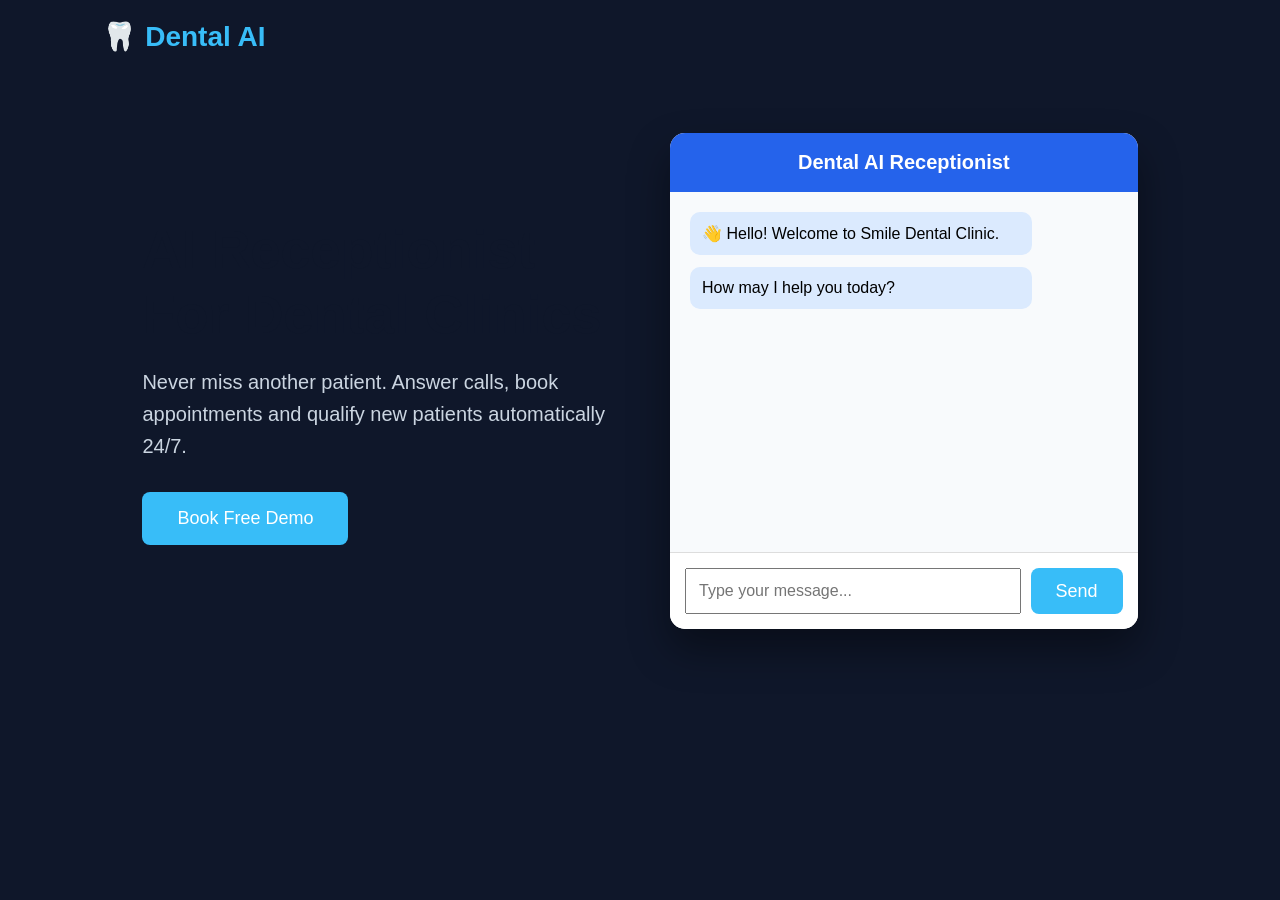
==== demo1/index.html @ 6c153fb7 "Build AI Receptionist landing page Created a professional landing page for AI Dental Receptionist de" ====
<!DOCTYPE html>
<html lang="en">
<head>
    <meta charset="UTF-8">
    <meta name="viewport" content="width=device-width, initial-scale=1.0">
    <title>AI Receptionist Demo | Dental Clinic</title>

    <style>
        *{
            margin:0;
            padding:0;
            box-sizing:border-box;
            font-family:Arial,Helvetica,sans-serif;
        }

        body{
            background:#eef4ff;
        }

        nav{
            background:#0f172a;
            color:white;
            padding:18px 60px;
            display:flex;
            justify-content:space-between;
            align-items:center;
        }

        nav h2{
            color:#38bdf8;
        }

        .hero{
            max-width:1200px;
            margin:auto;
            display:flex;
            justify-content:space-between;
            align-items:center;
            padding:80px 40px;
            gap:60px;
        }

        .left{
            flex:1;
        }

        .left h1{
            font-size:52px;
            color:#0f172a;
            margin-bottom:20px;
        }

        .left span{
            color:#0ea5e9;
        }

        .left p{
            font-size:20px;
            color:#555;
            line-height:1.7;
            margin-bottom:35px;
        }

        .btn{
            display:inline-block;
            background:#0ea5e9;
            color:white;
            text-decoration:none;
            padding:15px 35px;
            border-radius:10px;
            font-weight:bold;
        }

        .chat-box{
            flex:1;
            background:white;
            border-radius:20px;
            box-shadow:0 10px 35px rgba(0,0,0,.15);
            overflow:hidden;
        }

        .chat-header{
            background:#0f172a;
            color:white;
            padding:18px;
            font-size:22px;
            text-align:center;
        }

        .messages{
            padding:25px;
            min-height:350px;
        }

        .bot{
            background:#eef4ff;
            padding:15px;
            border-radius:12px;
            margin-bottom:15px;
            width:85%;
        }

        .user{
            background:#0ea5e9;
            color:white;
            padding:15px;
            border-radius:12px;
            margin-left:auto;
            width:70%;
            margin-bottom:15px;
        }

        footer{
            text-align:center;
            padding:30px;
            color:#666;
        }

    </style>

</head>

<body><!DOCTYPE html>
<html lang="en">
<head>
<meta charset="UTF-8">
<meta name="viewport" content="width=device-width, initial-scale=1.0">
<title>AI Dental Receptionist</title>

<style>
*{
margin:0;
padding:0;
box-sizing:border-box;
font-family:Arial,sans-serif;
}

body{
background:#0f172a;
color:white;
}

header{
padding:20px 8%;
display:flex;
justify-content:space-between;
align-items:center;
}

.logo{
font-size:28px;
font-weight:bold;
color:#38bdf8;
}

.hero{
display:flex;
justify-content:space-between;
align-items:center;
padding:60px 8%;
gap:60px;
flex-wrap:wrap;
}

.left{
flex:1;
min-width:320px;
}

.left h1{
font-size:54px;
line-height:1.2;
margin-bottom:20px;
}

.left p{
font-size:20px;
color:#cbd5e1;
margin-bottom:30px;
line-height:1.6;
}

button{
background:#38bdf8;
color:white;
padding:16px 35px;
border:none;
border-radius:8px;
font-size:18px;
cursor:pointer;
}

.chatbox{
flex:1;
min-width:330px;
background:white;
color:black;
border-radius:15px;
overflow:hidden;
box-shadow:0 20px 40px rgba(0,0,0,.4);
}

.chat-header{
background:#2563eb;
color:white;
padding:18px;
font-size:20px;
font-weight:bold;
}

.chat-body{
padding:20px;
height:360px;
overflow:auto;
background:#f8fafc;
}

.bot{
background:#dbeafe;
padding:12px;
border-radius:10px;
margin-bottom:12px;
width:80%;
}

.user{
background:#2563eb;
color:white;
padding:12px;
border-radius:10px;
margin-left:auto;
margin-bottom:12px;
width:75%;
}

.chat-input{
display:flex;
padding:15px;
background:white;
border-top:1px solid #ddd;
}

.chat-input input{
flex:1;
padding:12px;
font-size:16px;
}

.chat-input button{
margin-left:10px;
padding:12px 25px;
}
</style>

</head>

<body>

<header>

<div class="logo">
🦷 Dental AI
</div>

</header>

<section class="hero">

<div class="left">

<h1>
AI Receptionist For Dental Clinics
</h1>

<p>

Never miss another patient.

Answer calls, book appointments and qualify new patients automatically 24/7.

</p>

<button>

Book Free Demo

</button>

</div>

<div class="chatbox">

<div class="chat-header">

Dental AI Receptionist

</div>

<div class="chat-body" id="chat">

<div class="bot">

👋 Hello!

Welcome to Smile Dental Clinic.

</div>

<div class="bot">

How may I help you today?

</div>

</div>

<div class="chat-input">

<input id="msg" placeholder="Type your message...">

<button onclick="sendMessage()">

Send

</button>

</div>

</div>

</section>

<script>

function sendMessage(){

let input=document.getElementById("msg");

let chat=document.getElementById("chat");

if(input.value=="") return;

chat.innerHTML+=`
<div class="user">${input.value}</div>
`;

setTimeout(()=>{

chat.innerHTML+=`
<div class="bot">
Thank you.
Our AI receptionist has received your request.
A dentist will contact you shortly.
</div>
`;

chat.scrollTop=chat.scrollHeight;

},700);

input.value="";

}

</script>

</body>

</html>

</body>

</html>
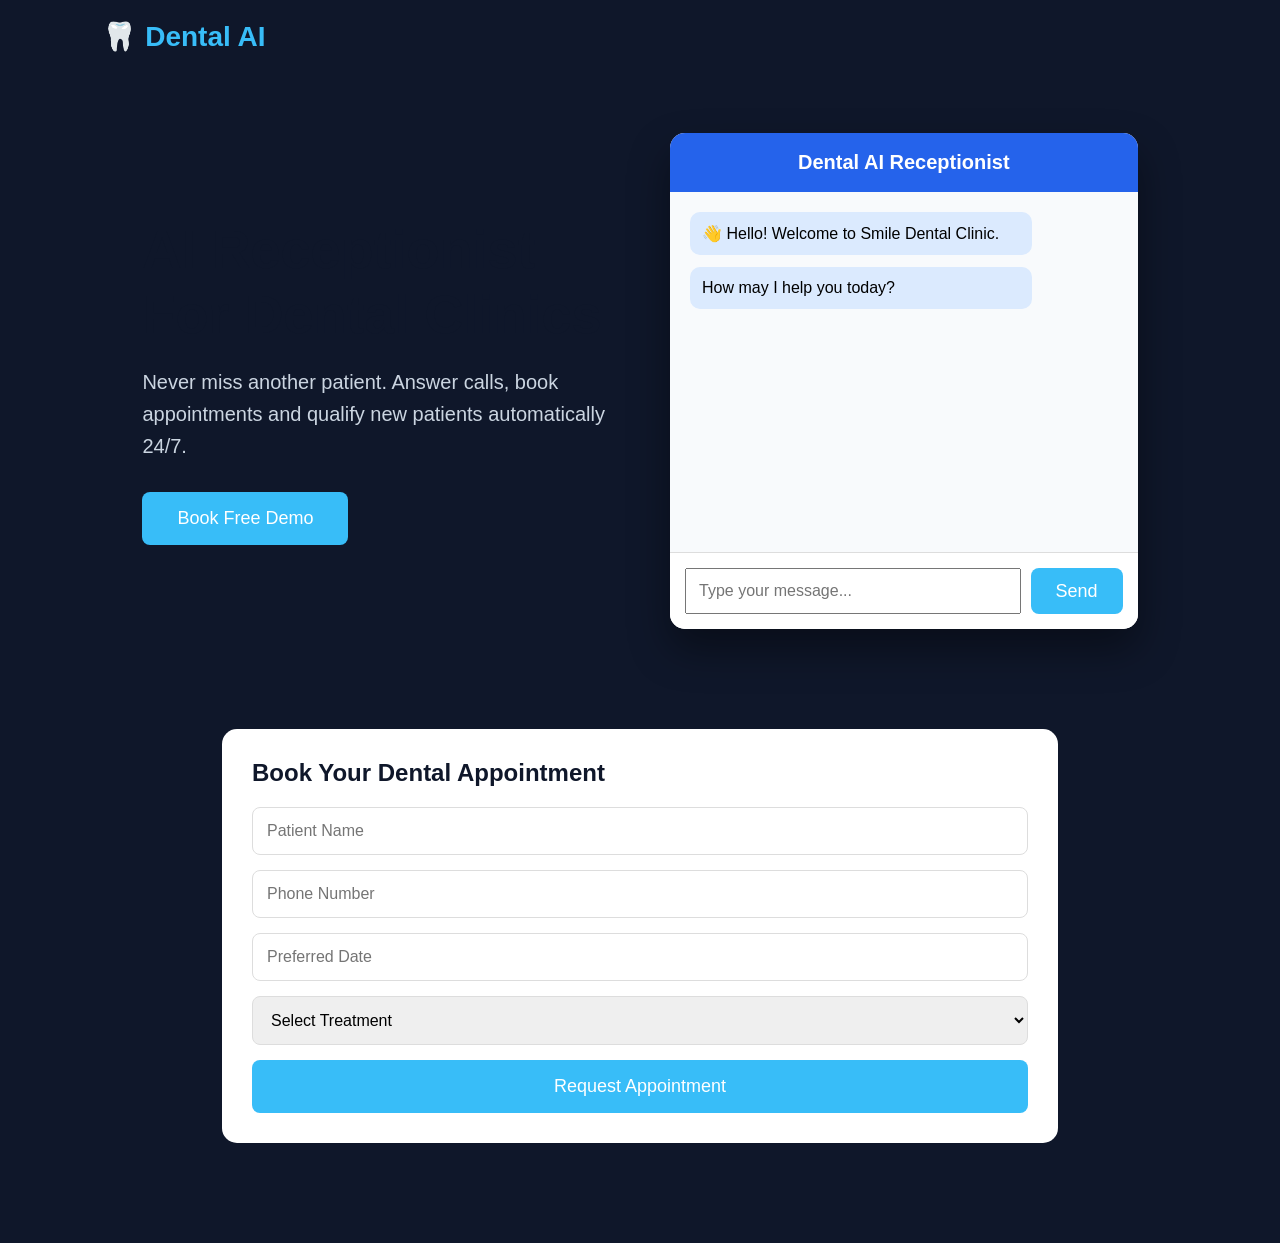
==== commit 67d83cc6: "Add appointment booking form Added a booking section with input fields for patient name, phone numbe" ====
--- a/demo1/index.html
+++ b/demo1/index.html
@@ -250,6 +250,40 @@
 margin-left:10px;
 padding:12px 25px;
 }
+    .booking{
+
+background:white;
+color:#0f172a;
+padding:30px;
+margin:40px 8%;
+border-radius:15px;
+
+}
+
+.booking h2{
+
+margin-bottom:20px;
+
+}
+
+.booking input,
+.booking select{
+
+width:100%;
+padding:14px;
+margin-bottom:15px;
+font-size:16px;
+
+border:1px solid #ddd;
+border-radius:8px;
+
+}
+
+.booking button{
+
+width:100%;
+
+}
 </style>
 
 </head>
@@ -325,6 +359,31 @@
 </button>
 
 </div>
+
+</div>
+    <div class="booking">
+
+<h2>
+Book Your Dental Appointment
+</h2>
+
+<input placeholder="Patient Name">
+
+<input placeholder="Phone Number">
+
+<input placeholder="Preferred Date">
+
+<select>
+<option>Select Treatment</option>
+<option>Dental Cleaning</option>
+<option>Root Canal</option>
+<option>Dental Implant</option>
+<option>General Checkup</option>
+</select>
+
+<button>
+Request Appointment
+</button>
 
 </div>
 
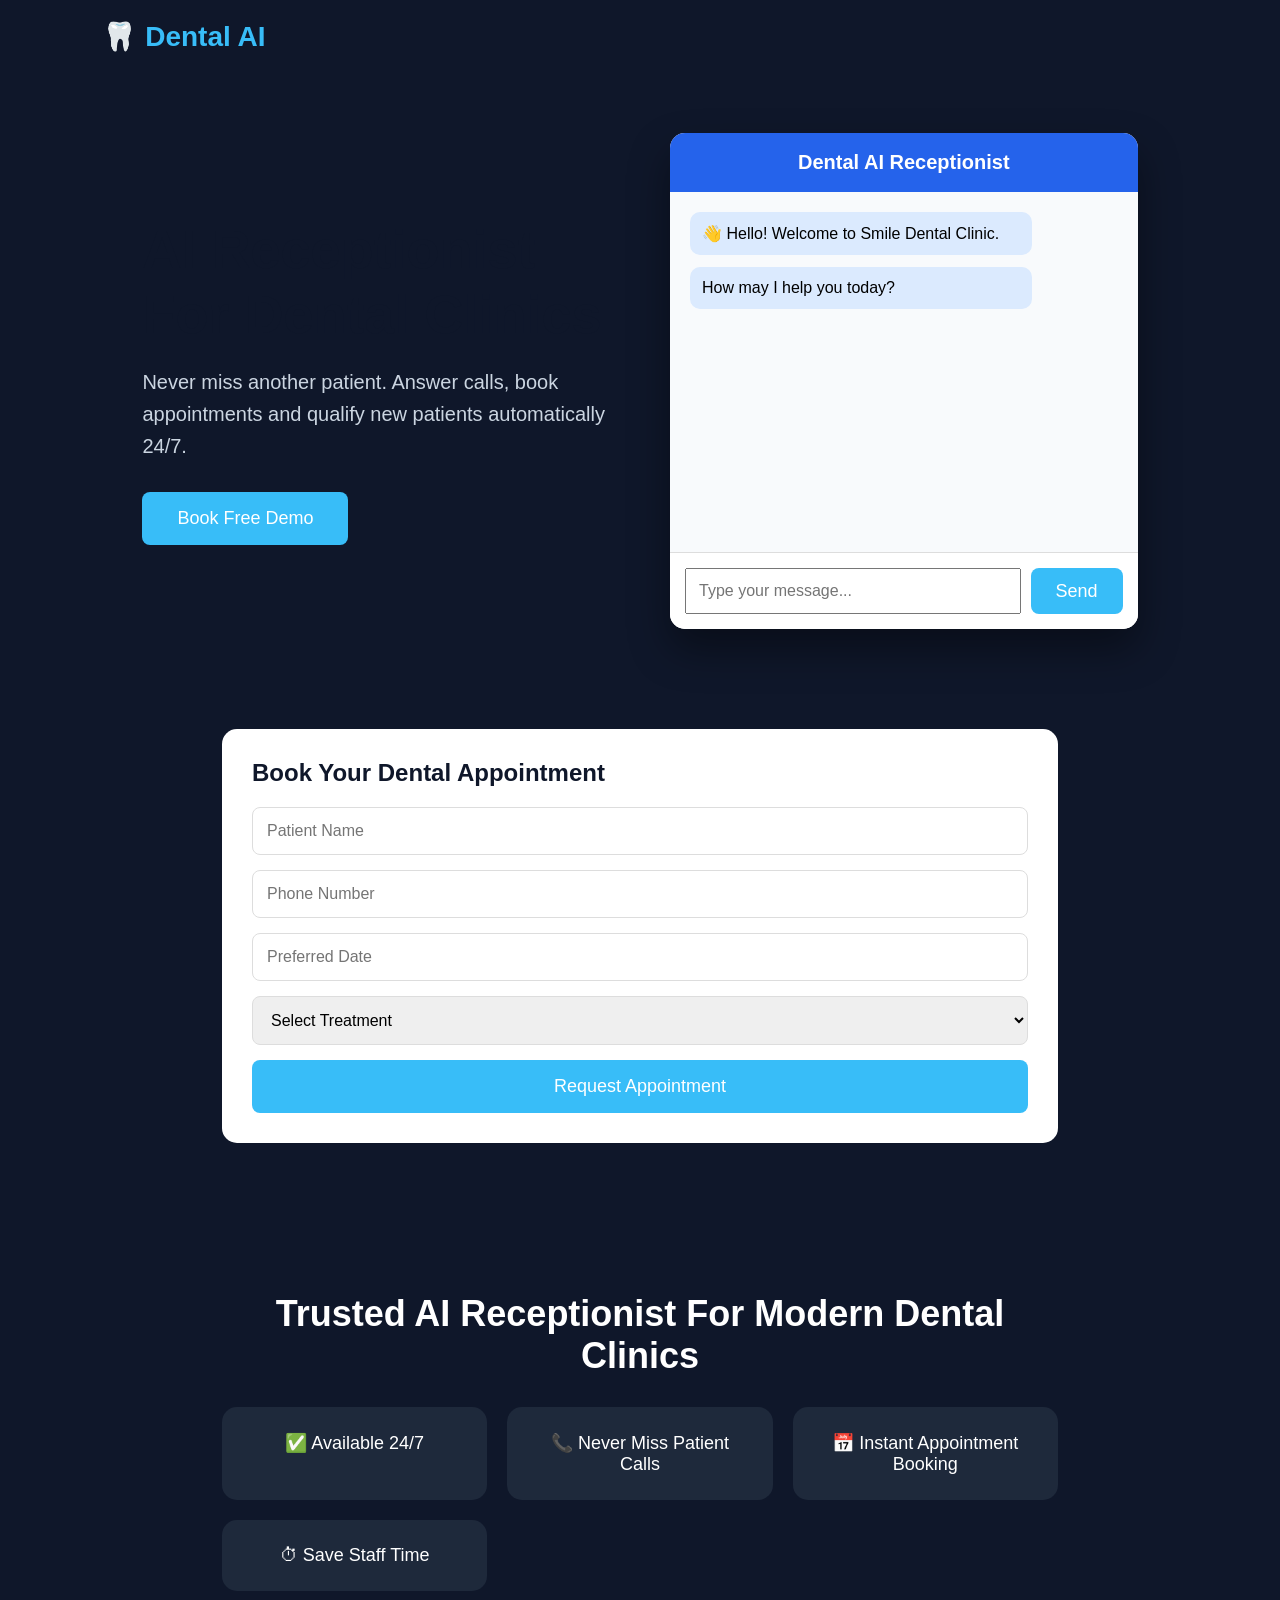
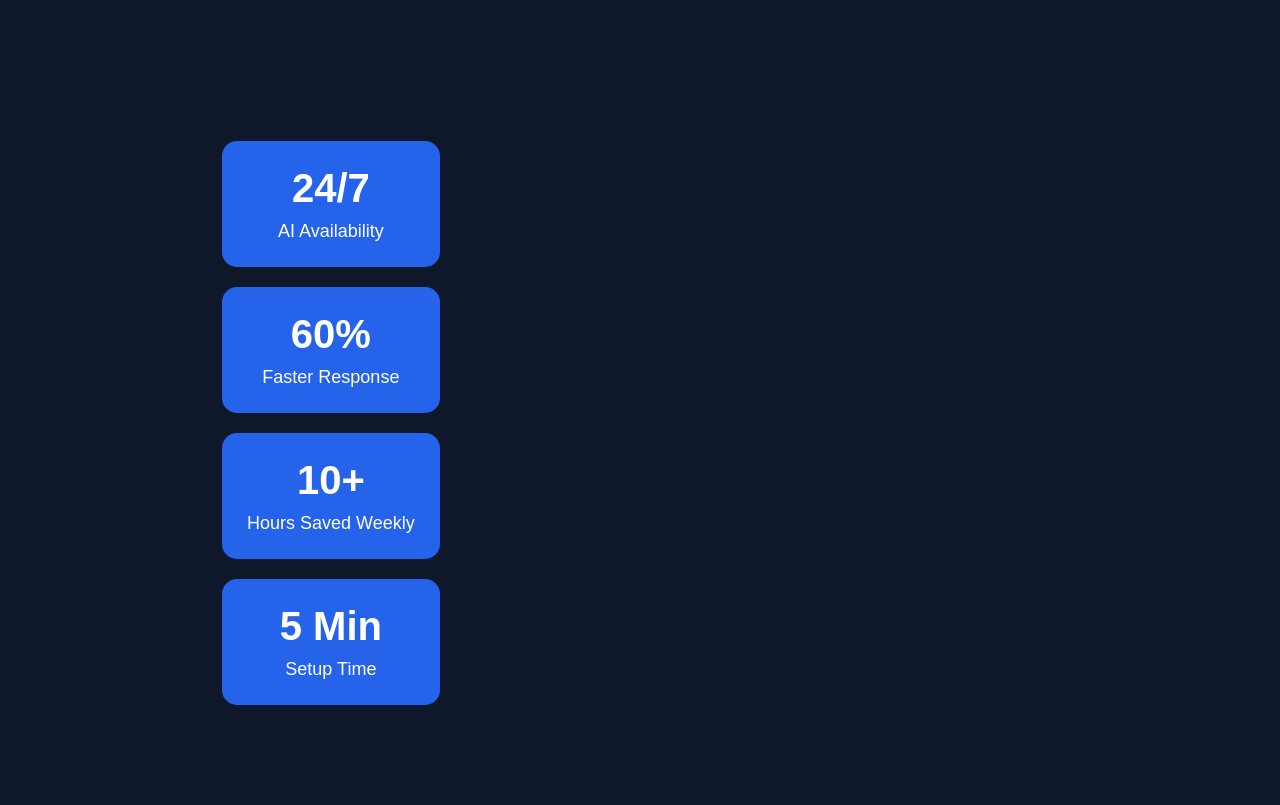
==== commit c33b1e8c: "Add trust section and AI statistics Added trust badges and statistics section to improve SaaS landin" ====
--- a/demo1/index.html
+++ b/demo1/index.html
@@ -115,7 +115,74 @@
             padding:30px;
             color:#666;
         }
-
+.trust-section{
+
+padding:50px 8%;
+text-align:center;
+
+}
+
+
+.trust-section h2{
+
+font-size:36px;
+margin-bottom:30px;
+
+}
+
+
+.trust-grid{
+
+display:grid;
+grid-template-columns:repeat(auto-fit,minmax(200px,1fr));
+gap:20px;
+
+}
+
+
+.trust-card{
+
+background:#1e293b;
+padding:25px;
+border-radius:15px;
+font-size:18px;
+
+}
+
+
+.stats{
+
+display:grid;
+grid-template-columns:repeat(auto-fit,minmax(200px,1fr));
+gap:20px;
+padding:40px 8%;
+
+}
+
+
+.stat-box{
+
+background:#2563eb;
+padding:25px;
+border-radius:15px;
+text-align:center;
+
+}
+
+
+.stat-box h3{
+
+font-size:40px;
+margin-bottom:10px;
+
+}
+
+
+.stat-box p{
+
+font-size:18px;
+
+}
     </style>
 
 </head>
@@ -386,6 +453,106 @@
 </button>
 
 </div>
+<section class="trust-section">
+
+<h2>
+Trusted AI Receptionist For Modern Dental Clinics
+</h2>
+
+
+<div class="trust-grid">
+
+
+<div class="trust-card">
+
+✅ Available 24/7
+
+</div>
+
+
+<div class="trust-card">
+
+📞 Never Miss Patient Calls
+
+</div>
+
+
+<div class="trust-card">
+
+📅 Instant Appointment Booking
+
+</div>
+
+
+<div class="trust-card">
+
+⏱ Save Staff Time
+
+</div>
+
+
+</div>
+
+</section>
+
+
+
+<section class="stats">
+
+
+<div class="stat-box">
+
+<h3>
+24/7
+</h3>
+
+<p>
+AI Availability
+</p>
+
+</div>
+
+
+
+<div class="stat-box">
+
+<h3>
+60%
+</h3>
+
+<p>
+Faster Response
+</p>
+
+</div>
+
+
+
+<div class="stat-box">
+
+<h3>
+10+
+</h3>
+
+<p>
+Hours Saved Weekly
+</p>
+
+</div>
+
+
+
+<div class="stat-box">
+
+<h3>
+5 Min
+</h3>
+
+<p>
+Setup Time
+</p>
+
+</div>
 
 </section>
 
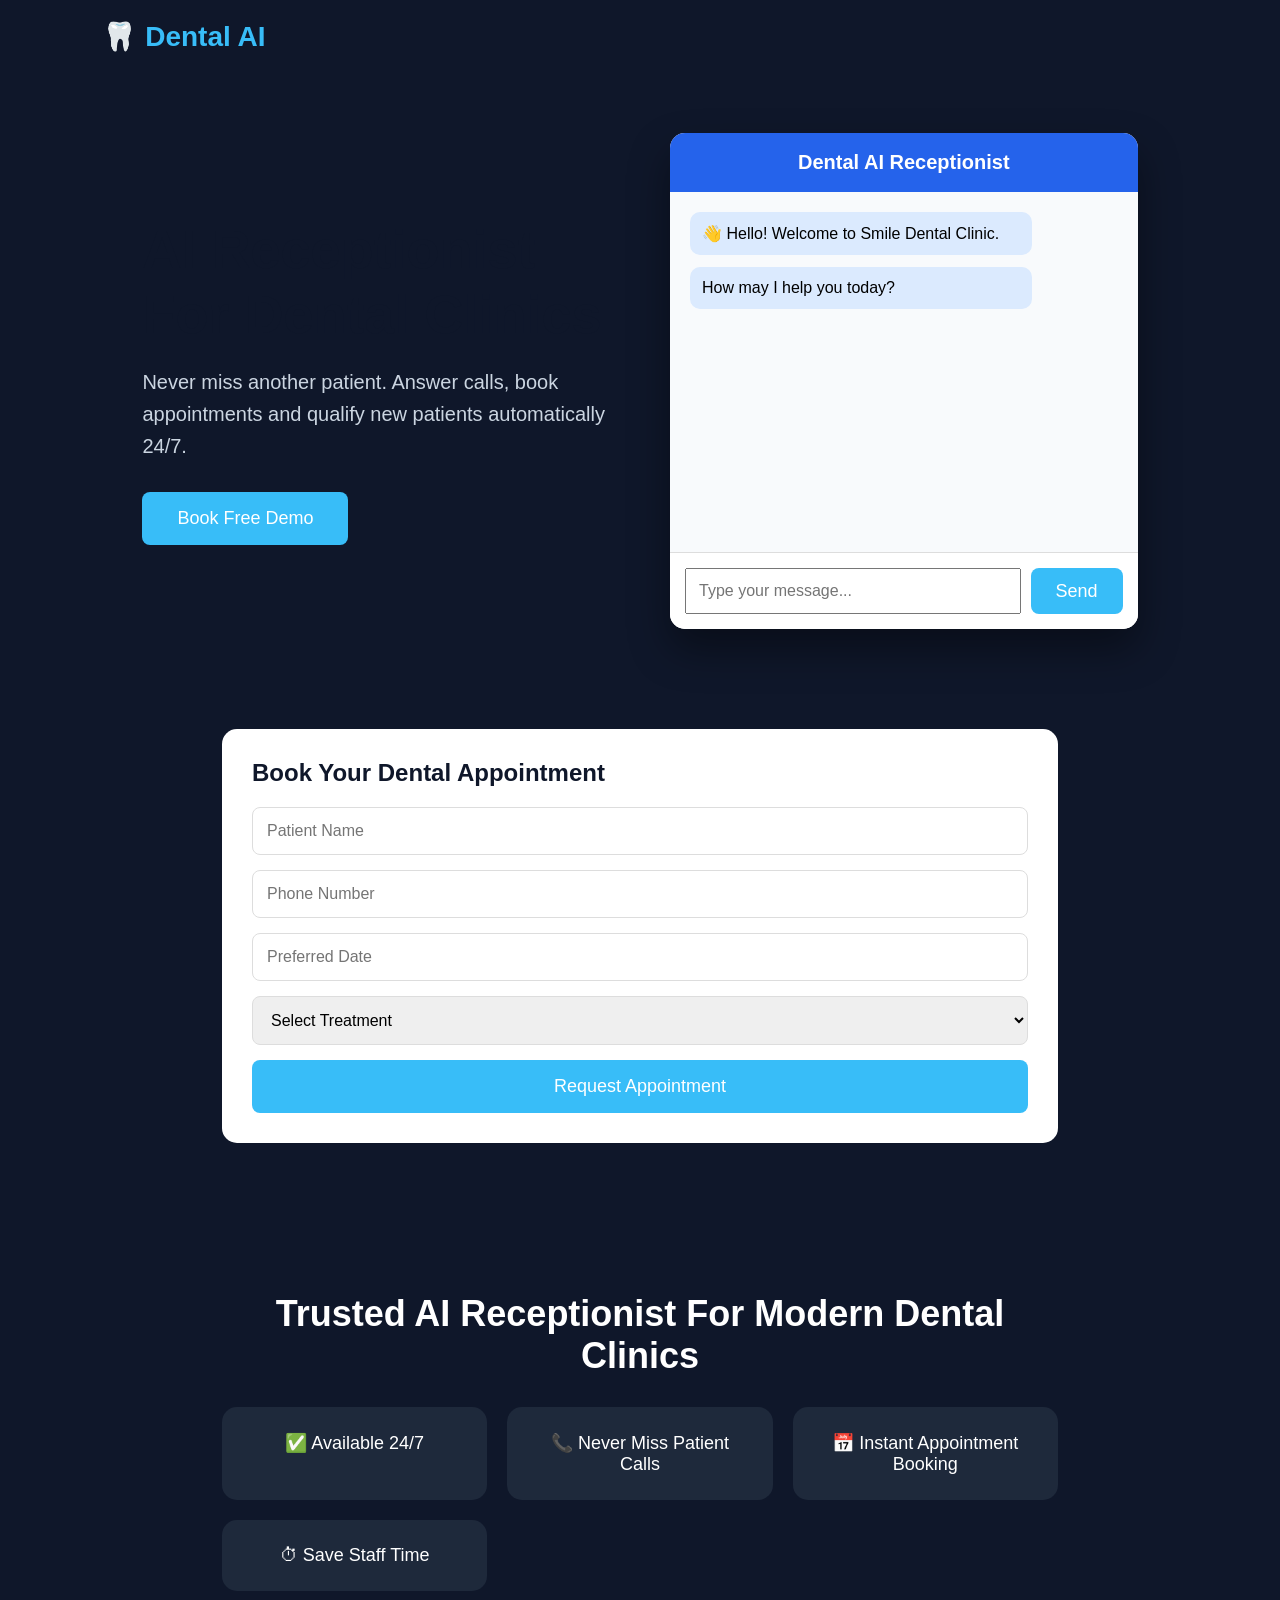
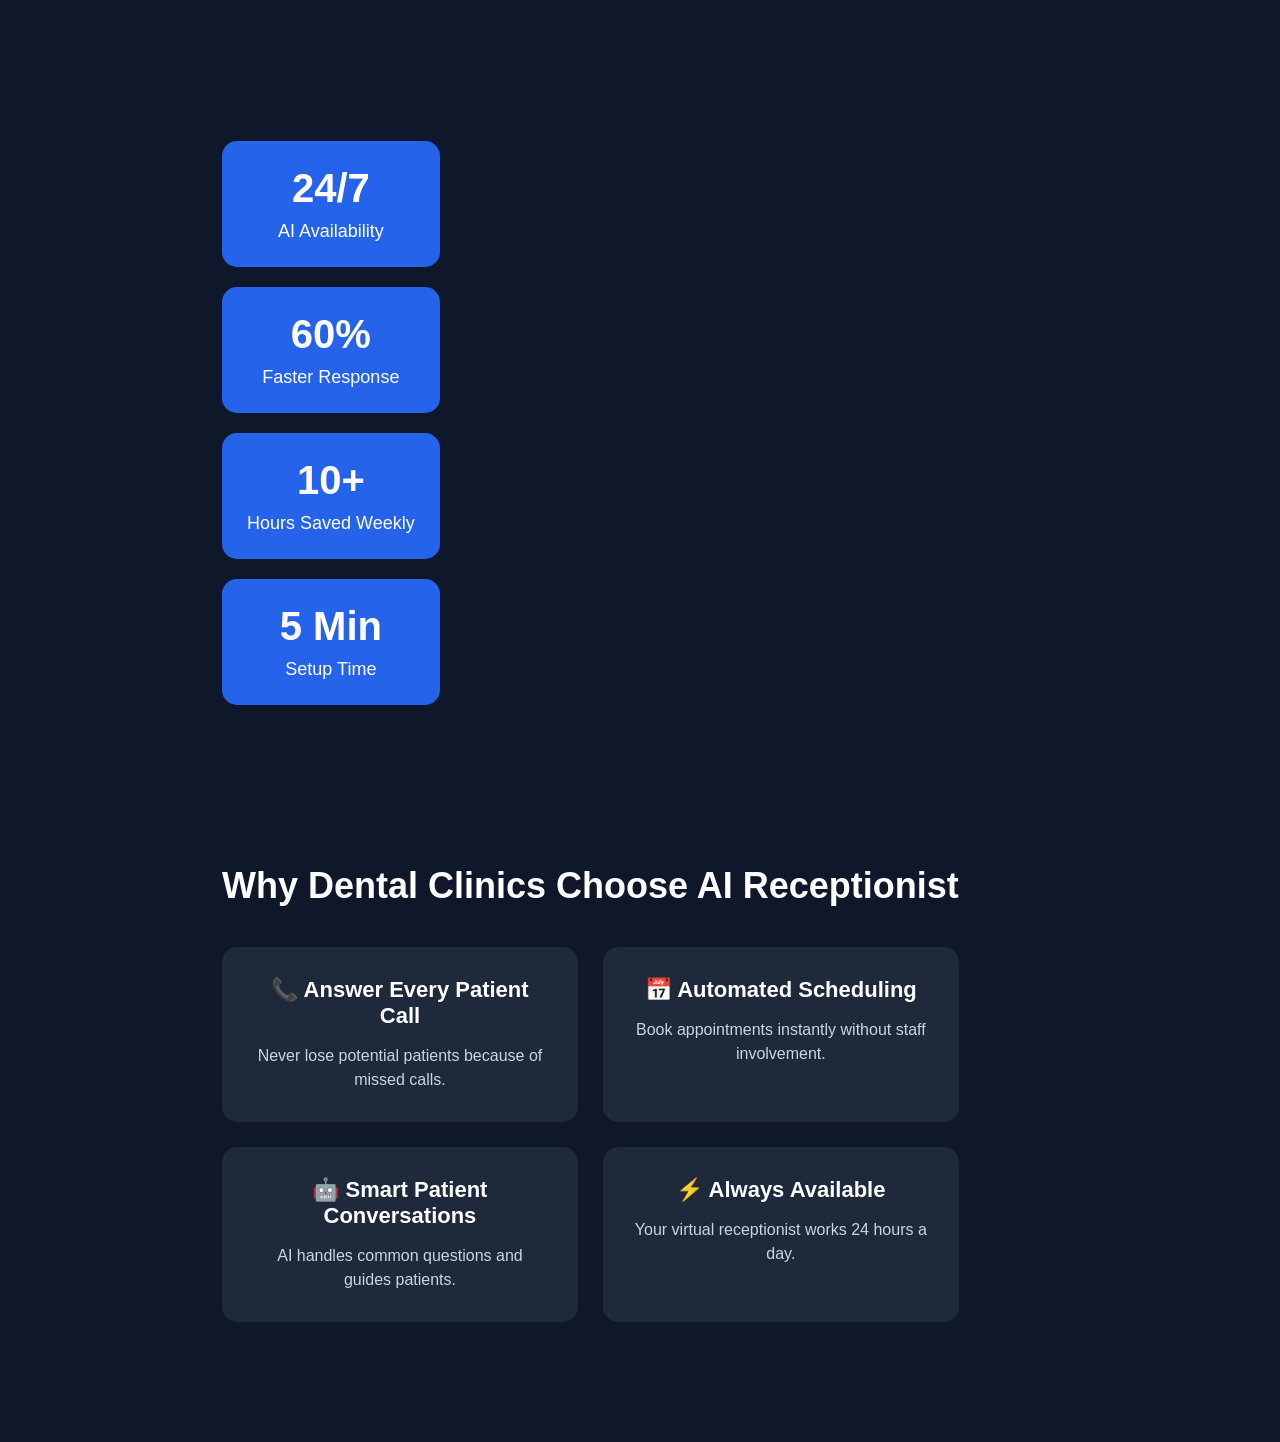
==== commit 1a4ac1e6: "Add features section and animations Added AI receptionist features section with hover effects and sm" ====
--- a/demo1/index.html
+++ b/demo1/index.html
@@ -351,6 +351,91 @@
 width:100%;
 
 }
+.features{
+
+padding:60px 8%;
+text-align:center;
+
+}
+
+
+.features h2{
+
+font-size:36px;
+margin-bottom:40px;
+
+}
+
+
+.feature-grid{
+
+display:grid;
+grid-template-columns:repeat(auto-fit,minmax(240px,1fr));
+gap:25px;
+
+}
+
+
+.feature-card{
+
+background:#1e293b;
+padding:30px;
+border-radius:15px;
+transition:0.3s;
+
+}
+
+
+.feature-card:hover{
+
+transform:translateY(-10px);
+
+}
+
+
+.feature-card h3{
+
+font-size:22px;
+margin-bottom:15px;
+
+}
+
+
+.feature-card p{
+
+color:#cbd5e1;
+line-height:1.5;
+
+}
+.hero,
+.booking,
+.trust-section,
+.stats,
+.features{
+
+animation:fadeIn 1s ease;
+
+}
+
+
+@keyframes fadeIn{
+
+from{
+
+opacity:0;
+transform:translateY(30px);
+
+}
+
+
+to{
+
+opacity:1;
+transform:translateY(0);
+
+}
+
+}
 </style>
 
 </head>
@@ -555,7 +640,76 @@
 </div>
 
 </section>
-
+<section class="features">
+
+
+<h2>
+Why Dental Clinics Choose AI Receptionist
+</h2>
+
+
+<div class="feature-grid">
+
+
+<div class="feature-card">
+
+<h3>
+📞 Answer Every Patient Call
+</h3>
+
+<p>
+Never lose potential patients because of missed calls.
+</p>
+
+</div>
+
+
+
+<div class="feature-card">
+
+<h3>
+📅 Automated Scheduling
+</h3>
+
+<p>
+Book appointments instantly without staff involvement.
+</p>
+
+</div>
+
+
+
+<div class="feature-card">
+
+<h3>
+🤖 Smart Patient Conversations
+</h3>
+
+<p>
+AI handles common questions and guides patients.
+</p>
+
+</div>
+
+
+
+<div class="feature-card">
+
+<h3>
+⚡ Always Available
+</h3>
+
+<p>
+Your virtual receptionist works 24 hours a day.
+</p>
+
+</div>
+
+
+</div>
+
+
+</section>
 <script>
 
 function sendMessage(){
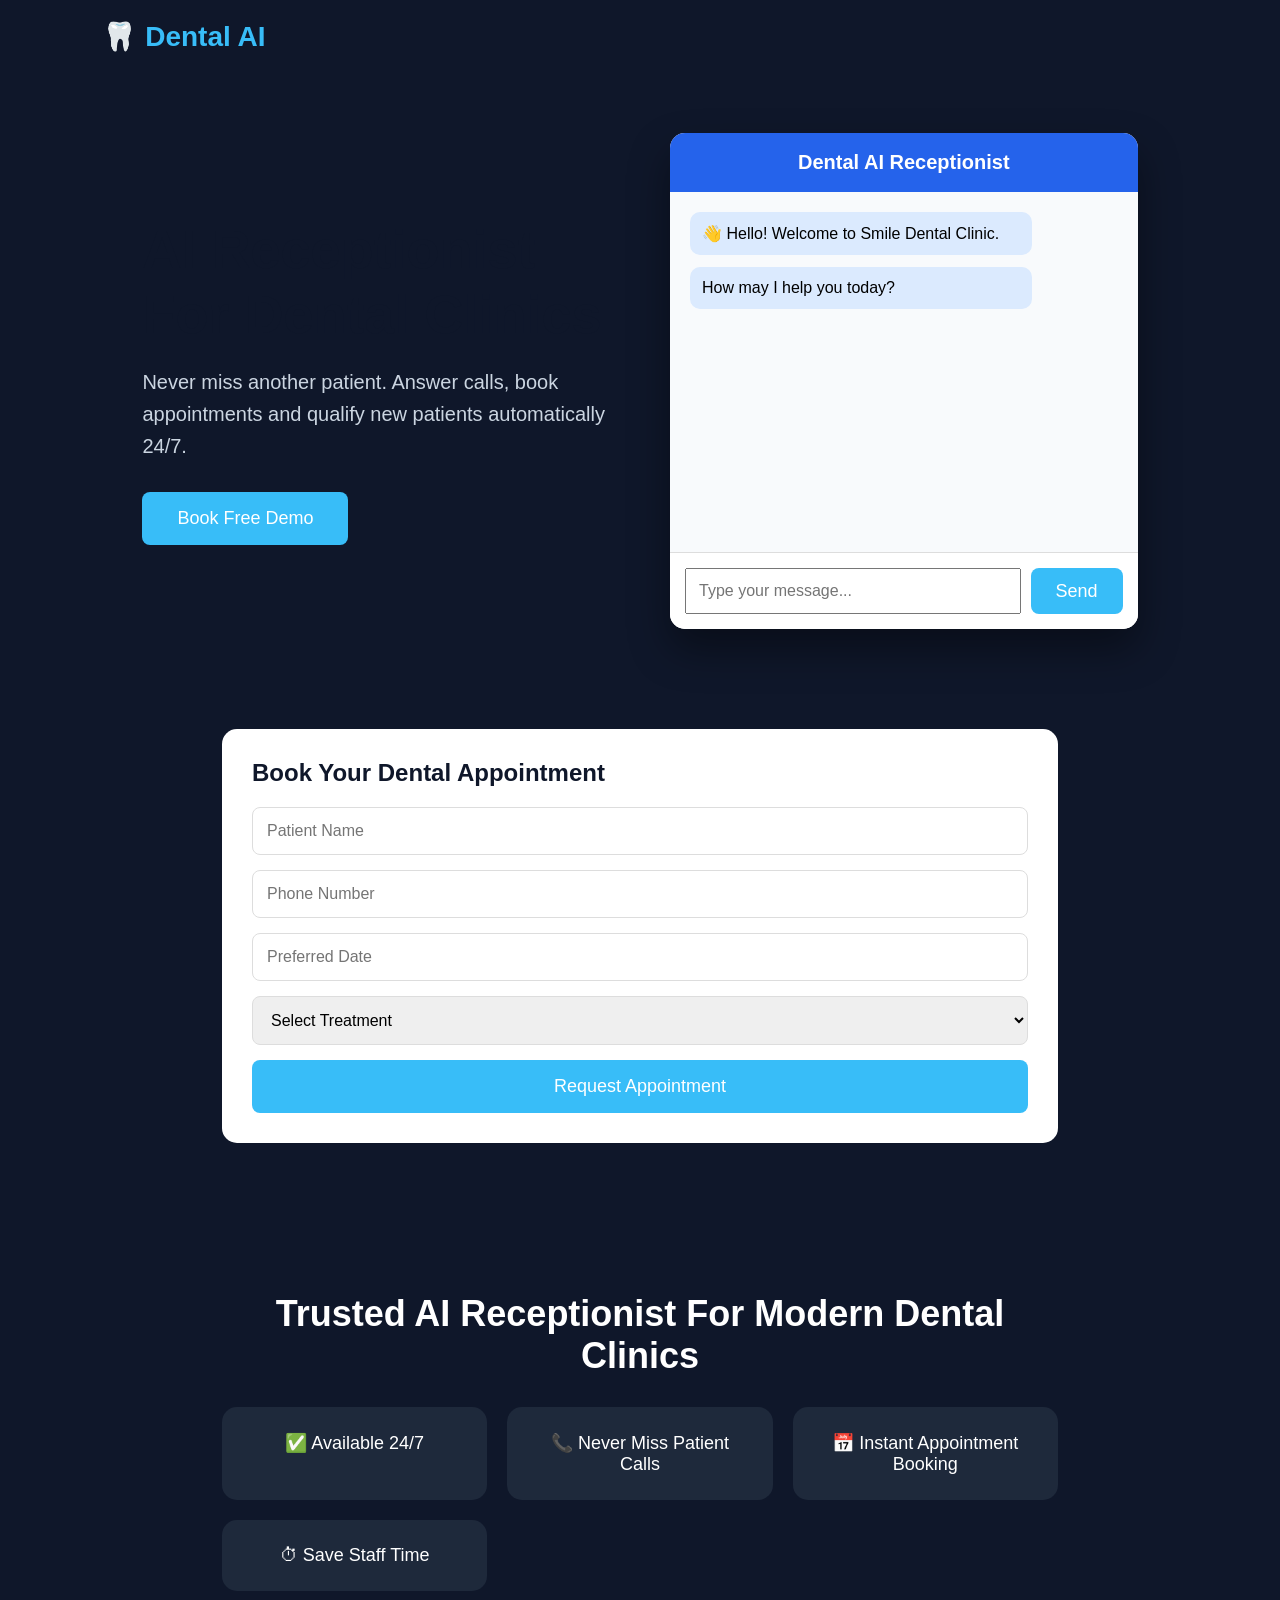
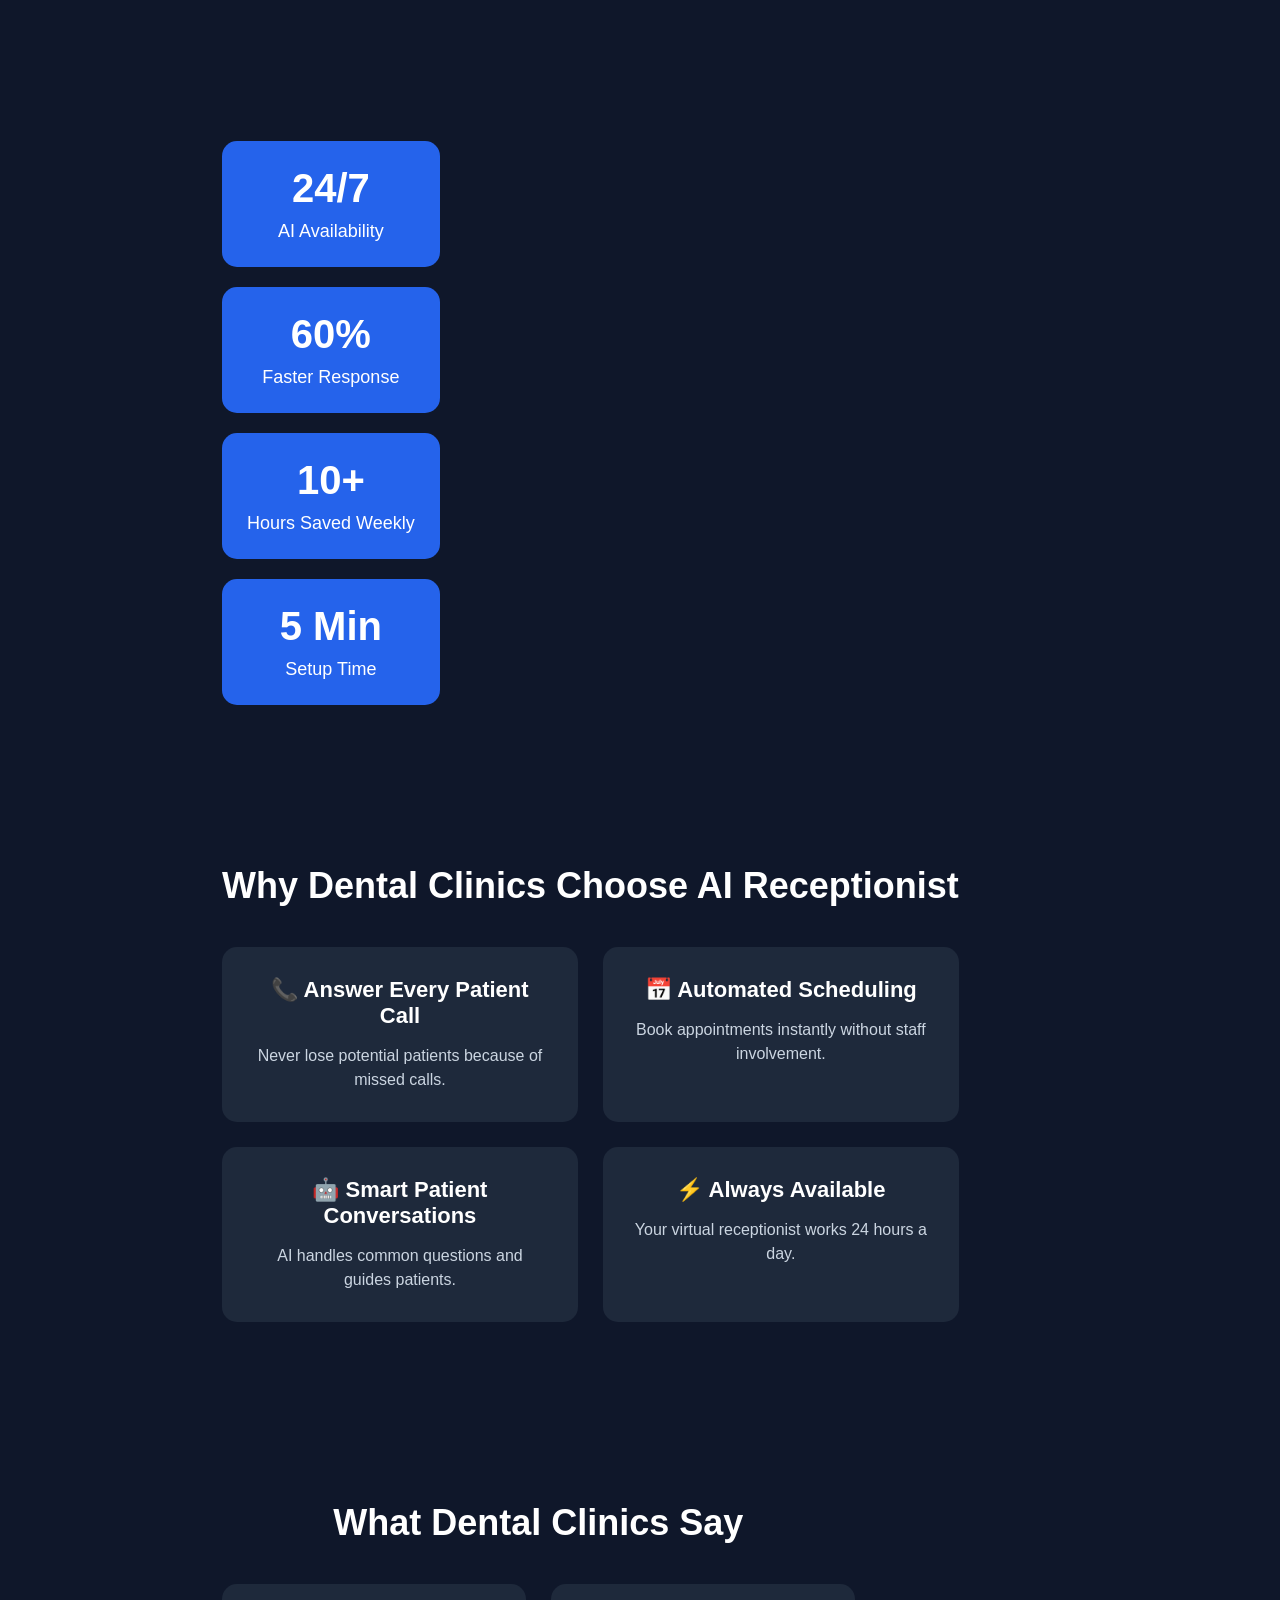
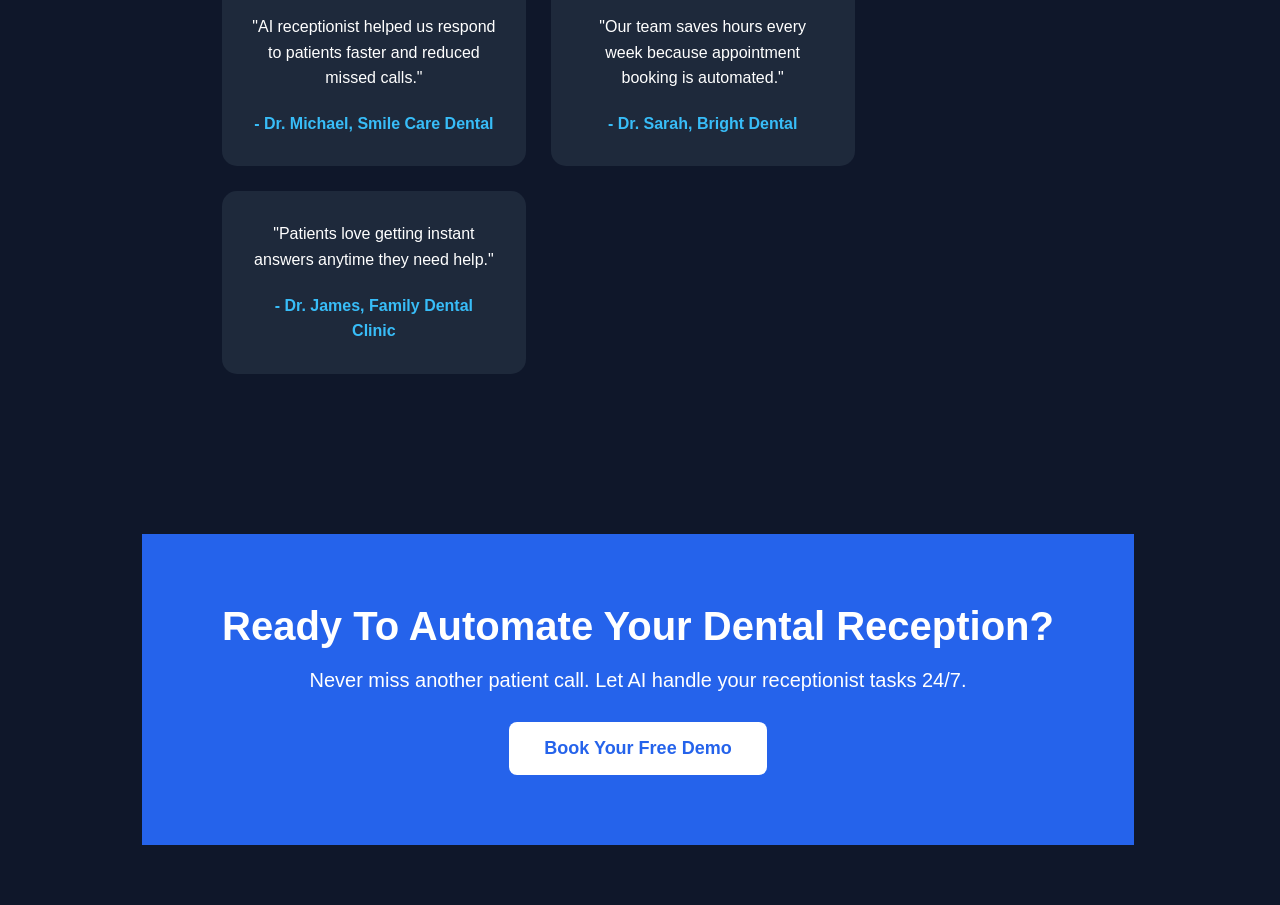
==== commit c08f63a9: "Add testimonials and CTA section Added customer testimonials and final CTA section to improve SaaS l" ====
--- a/demo1/index.html
+++ b/demo1/index.html
@@ -183,6 +183,83 @@
 font-size:18px;
 
 }
+.testimonials{
+
+padding:60px 8%;
+text-align:center;
+
+}
+
+
+.testimonials h2{
+
+font-size:36px;
+margin-bottom:40px;
+
+}
+
+
+.testimonial-grid{
+
+display:grid;
+grid-template-columns:repeat(auto-fit,minmax(250px,1fr));
+gap:25px;
+
+}
+
+
+.testimonial-card{
+
+background:#1e293b;
+padding:30px;
+border-radius:15px;
+line-height:1.6;
+
+}
+
+
+.testimonial-card h4{
+
+margin-top:20px;
+color:#38bdf8;
+
+}
+
+
+
+.cta{
+
+padding:70px 8%;
+text-align:center;
+background:#2563eb;
+margin-top:40px;
+
+}
+
+
+.cta h2{
+
+font-size:40px;
+margin-bottom:20px;
+
+}
+
+
+.cta p{
+
+font-size:20px;
+margin-bottom:30px;
+
+}
+
+
+.cta button{
+
+background:white;
+color:#2563eb;
+font-weight:bold;
+
+}
     </style>
 
 </head>
@@ -710,6 +787,82 @@
 
 
 </section>
+<section class="testimonials">
+
+<h2>
+What Dental Clinics Say
+</h2>
+
+
+<div class="testimonial-grid">
+
+
+<div class="testimonial-card">
+
+<p>
+"AI receptionist helped us respond to patients faster and reduced missed calls."
+</p>
+
+<h4>
+- Dr. Michael, Smile Care Dental
+</h4>
+
+</div>
+
+
+
+<div class="testimonial-card">
+
+<p>
+"Our team saves hours every week because appointment booking is automated."
+</p>
+
+<h4>
+- Dr. Sarah, Bright Dental
+</h4>
+
+</div>
+
+
+
+<div class="testimonial-card">
+
+<p>
+"Patients love getting instant answers anytime they need help."
+</p>
+
+<h4>
+- Dr. James, Family Dental Clinic
+</h4>
+
+</div>
+
+
+</div>
+
+</section>
+
+
+
+
+<section class="cta">
+
+<h2>
+Ready To Automate Your Dental Reception?
+</h2>
+
+
+<p>
+Never miss another patient call. Let AI handle your receptionist tasks 24/7.
+</p>
+
+
+<button>
+Book Your Free Demo
+</button>
+
+
+</section>
 <script>
 
 function sendMessage(){
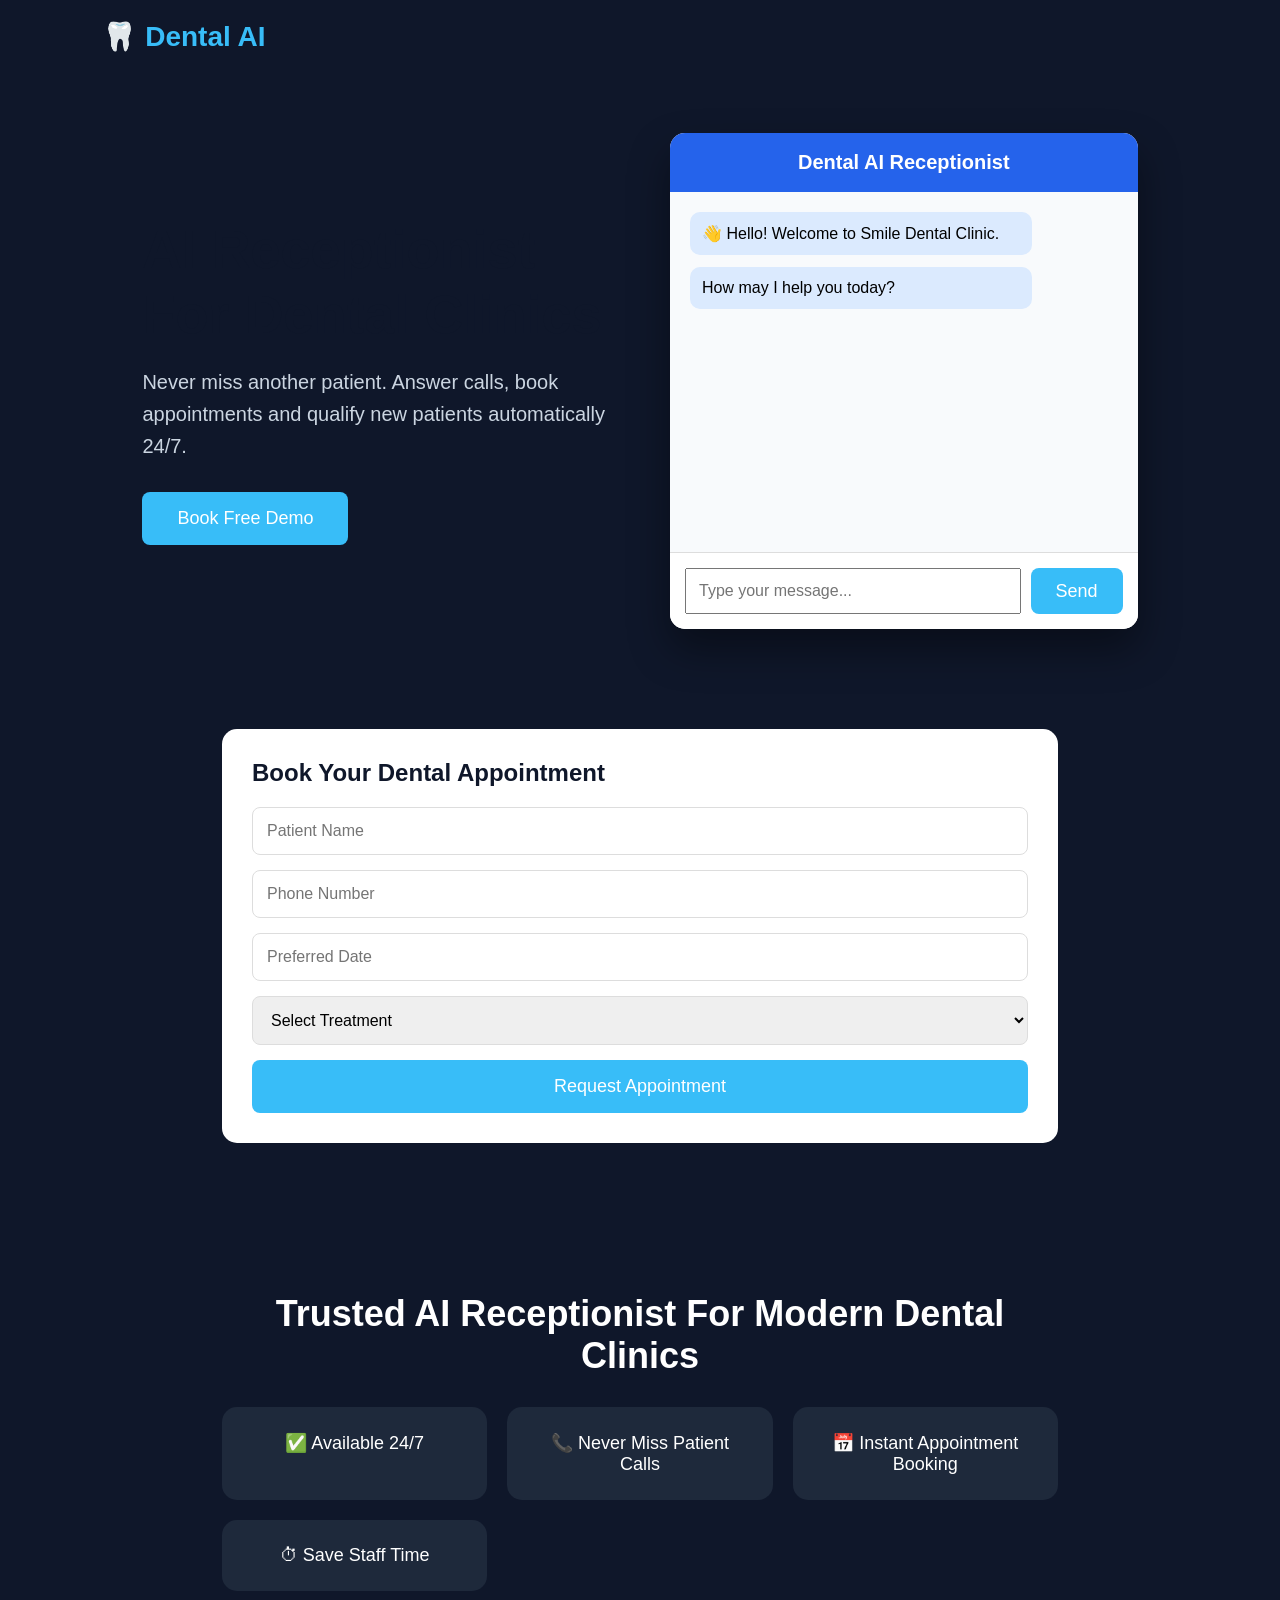
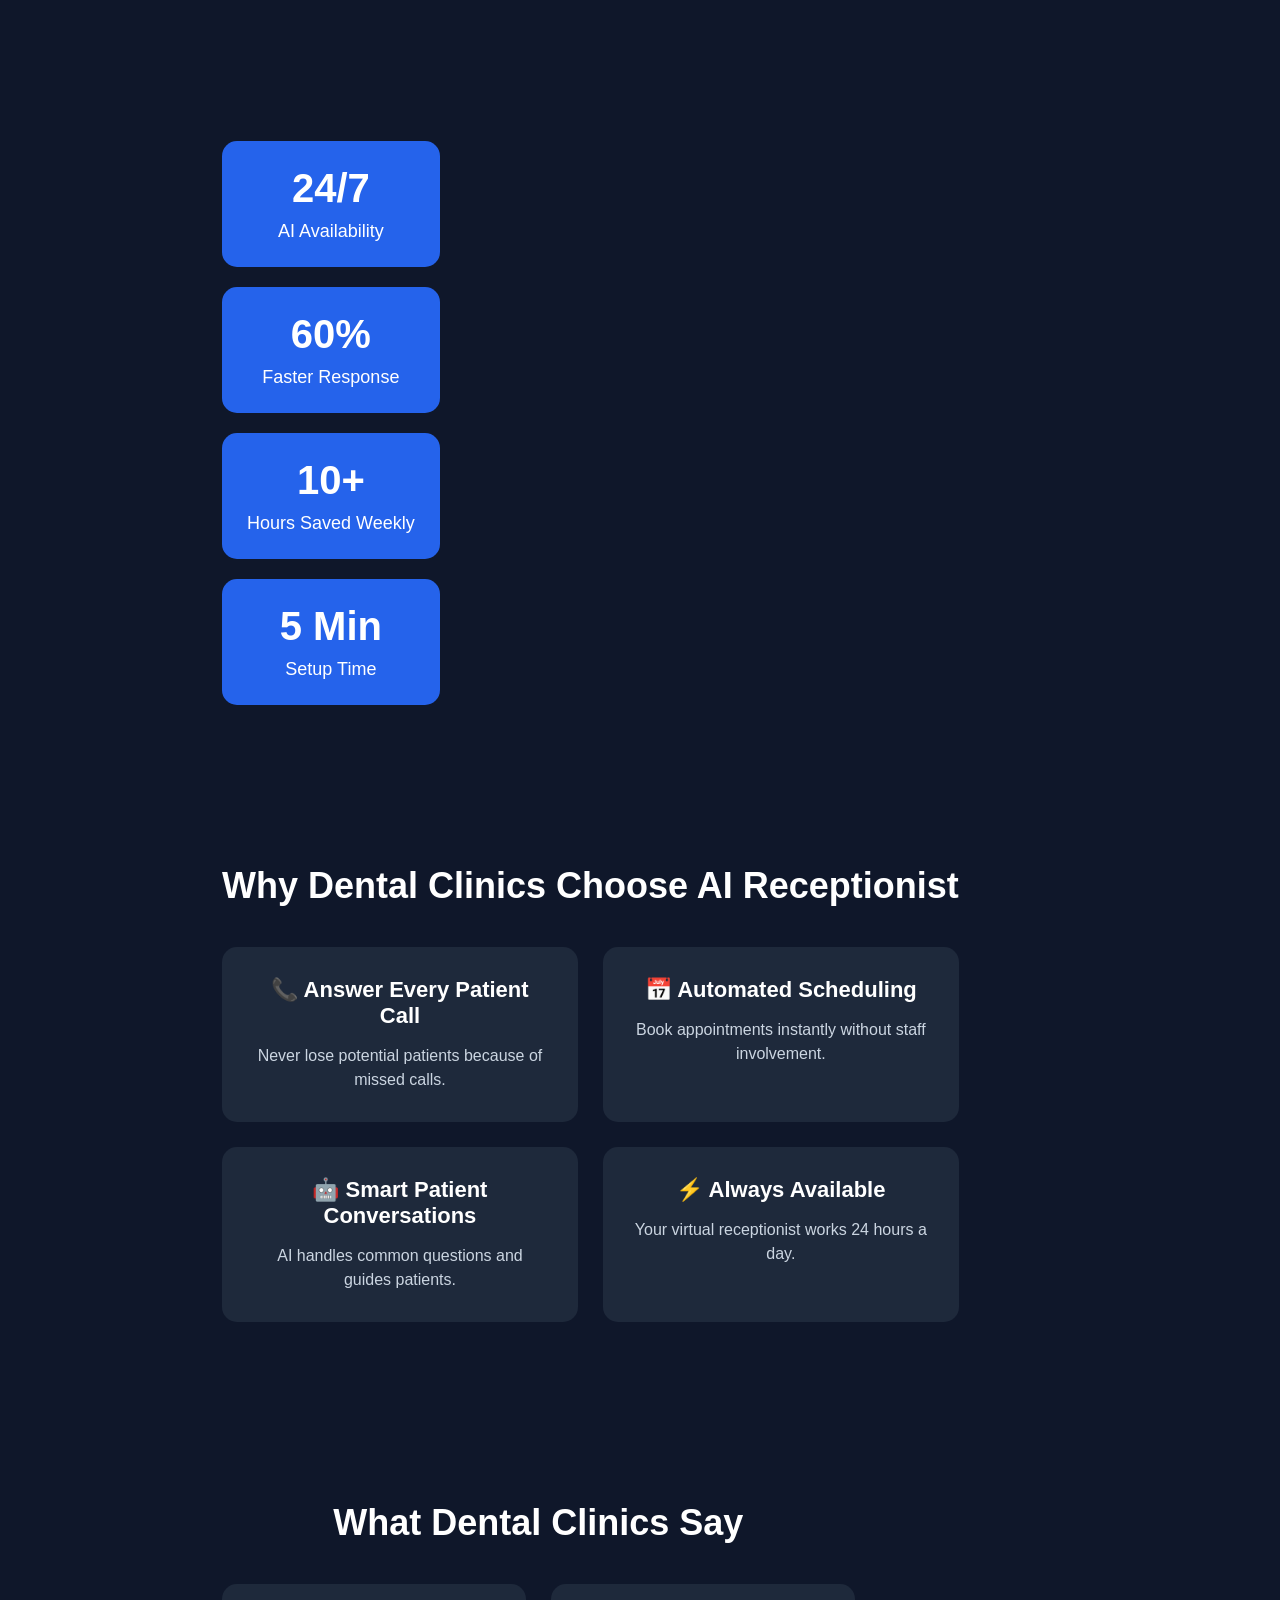
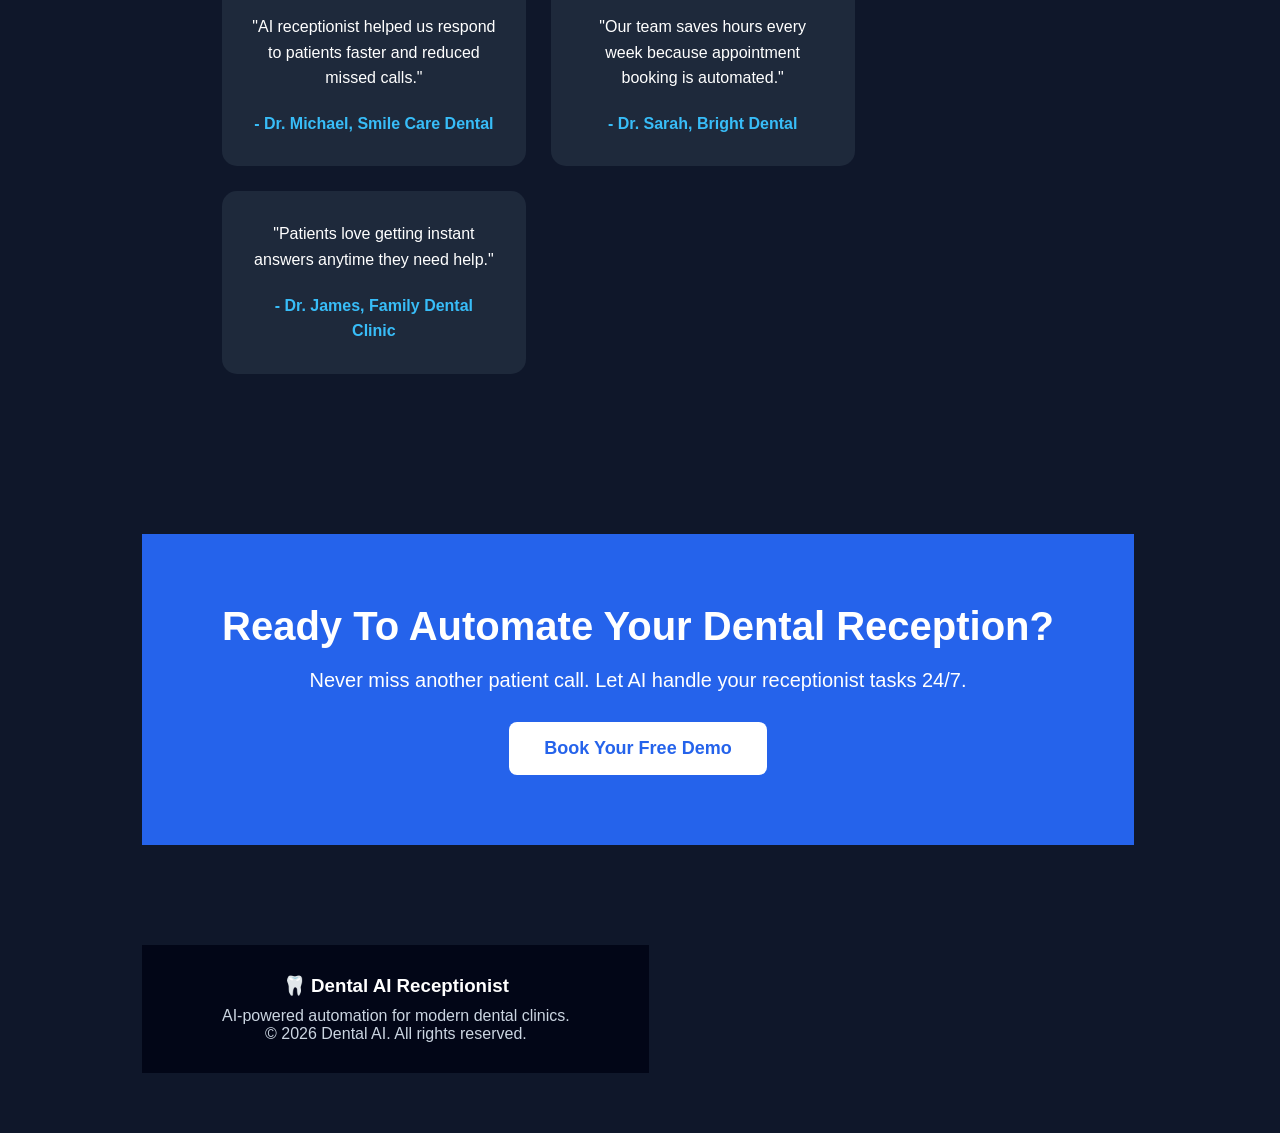
==== commit f3dca06a: "Complete AI Dental Receptionist SaaS landing page Finished complete AI receptionist demo with sectio" ====
--- a/demo1/index.html
+++ b/demo1/index.html
@@ -513,6 +513,92 @@
 }
 
 }
+.footer{
+
+background:#020617;
+padding:30px 8%;
+text-align:center;
+color:#cbd5e1;
+margin-top:40px;
+
+}
+
+
+.footer h3{
+
+color:white;
+margin-bottom:10px;
+
+}
+
+
+.footer p{
+
+font-size:16px;
+
+}.footer{
+
+background:#020617;
+padding:30px 8%;
+text-align:center;
+color:#cbd5e1;
+margin-top:40px;
+
+}
+
+
+.footer h3{
+
+color:white;
+margin-bottom:10px;
+
+}
+
+
+.footer p{
+
+font-size:16px;
+
+}
+@media(max-width:768px){
+
+
+.left h1{
+
+font-size:38px;
+
+}
+
+
+.left p{
+
+font-size:17px;
+
+}
+
+
+.hero{
+
+padding:40px 5%;
+
+}
+
+
+.chatbox{
+
+width:100%;
+
+}
+
+
+.cta h2{
+
+font-size:30px;
+
+}
+
+
+}
 </style>
 
 </head>
@@ -863,6 +949,21 @@
 
 
 </section>
+<footer class="footer">
+
+<h3>
+🦷 Dental AI Receptionist
+</h3>
+
+<p>
+AI-powered automation for modern dental clinics.
+</p>
+
+<p>
+© 2026 Dental AI. All rights reserved.
+</p>
+
+</footer>
 <script>
 
 function sendMessage(){
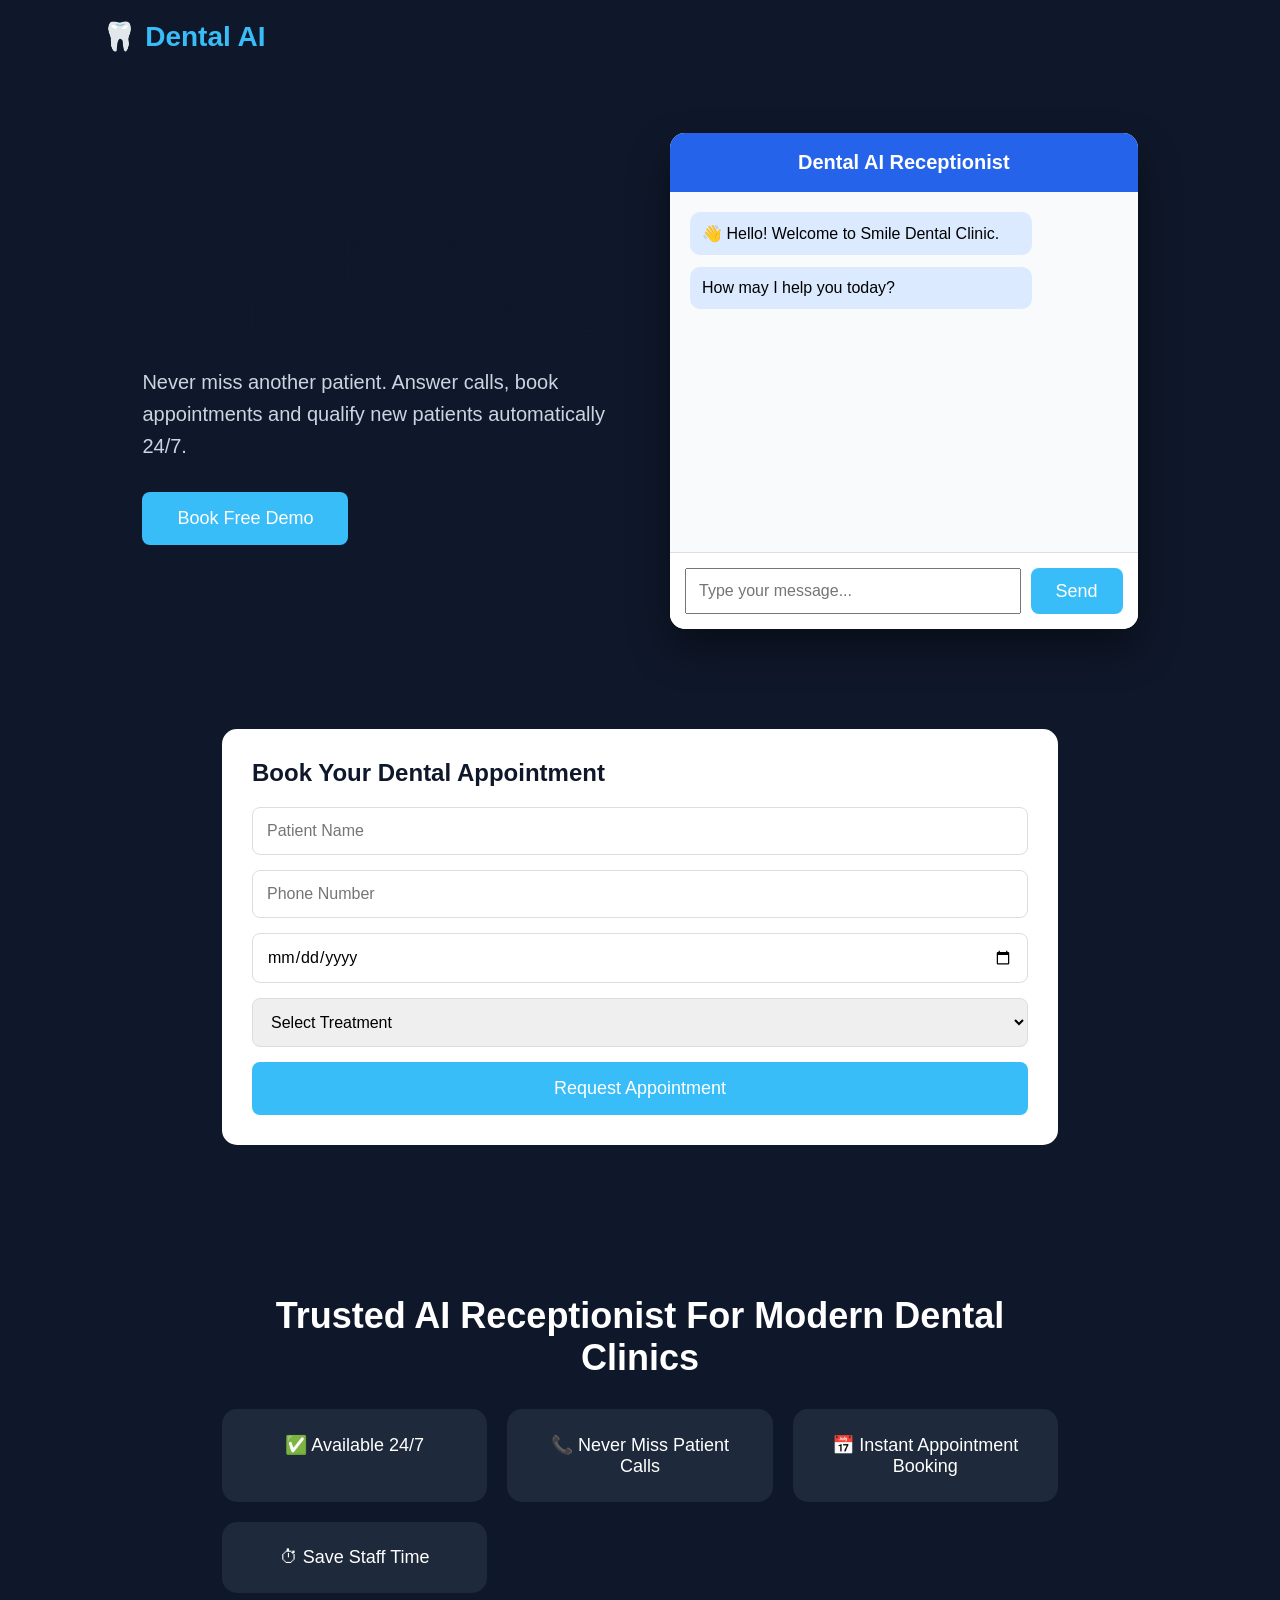
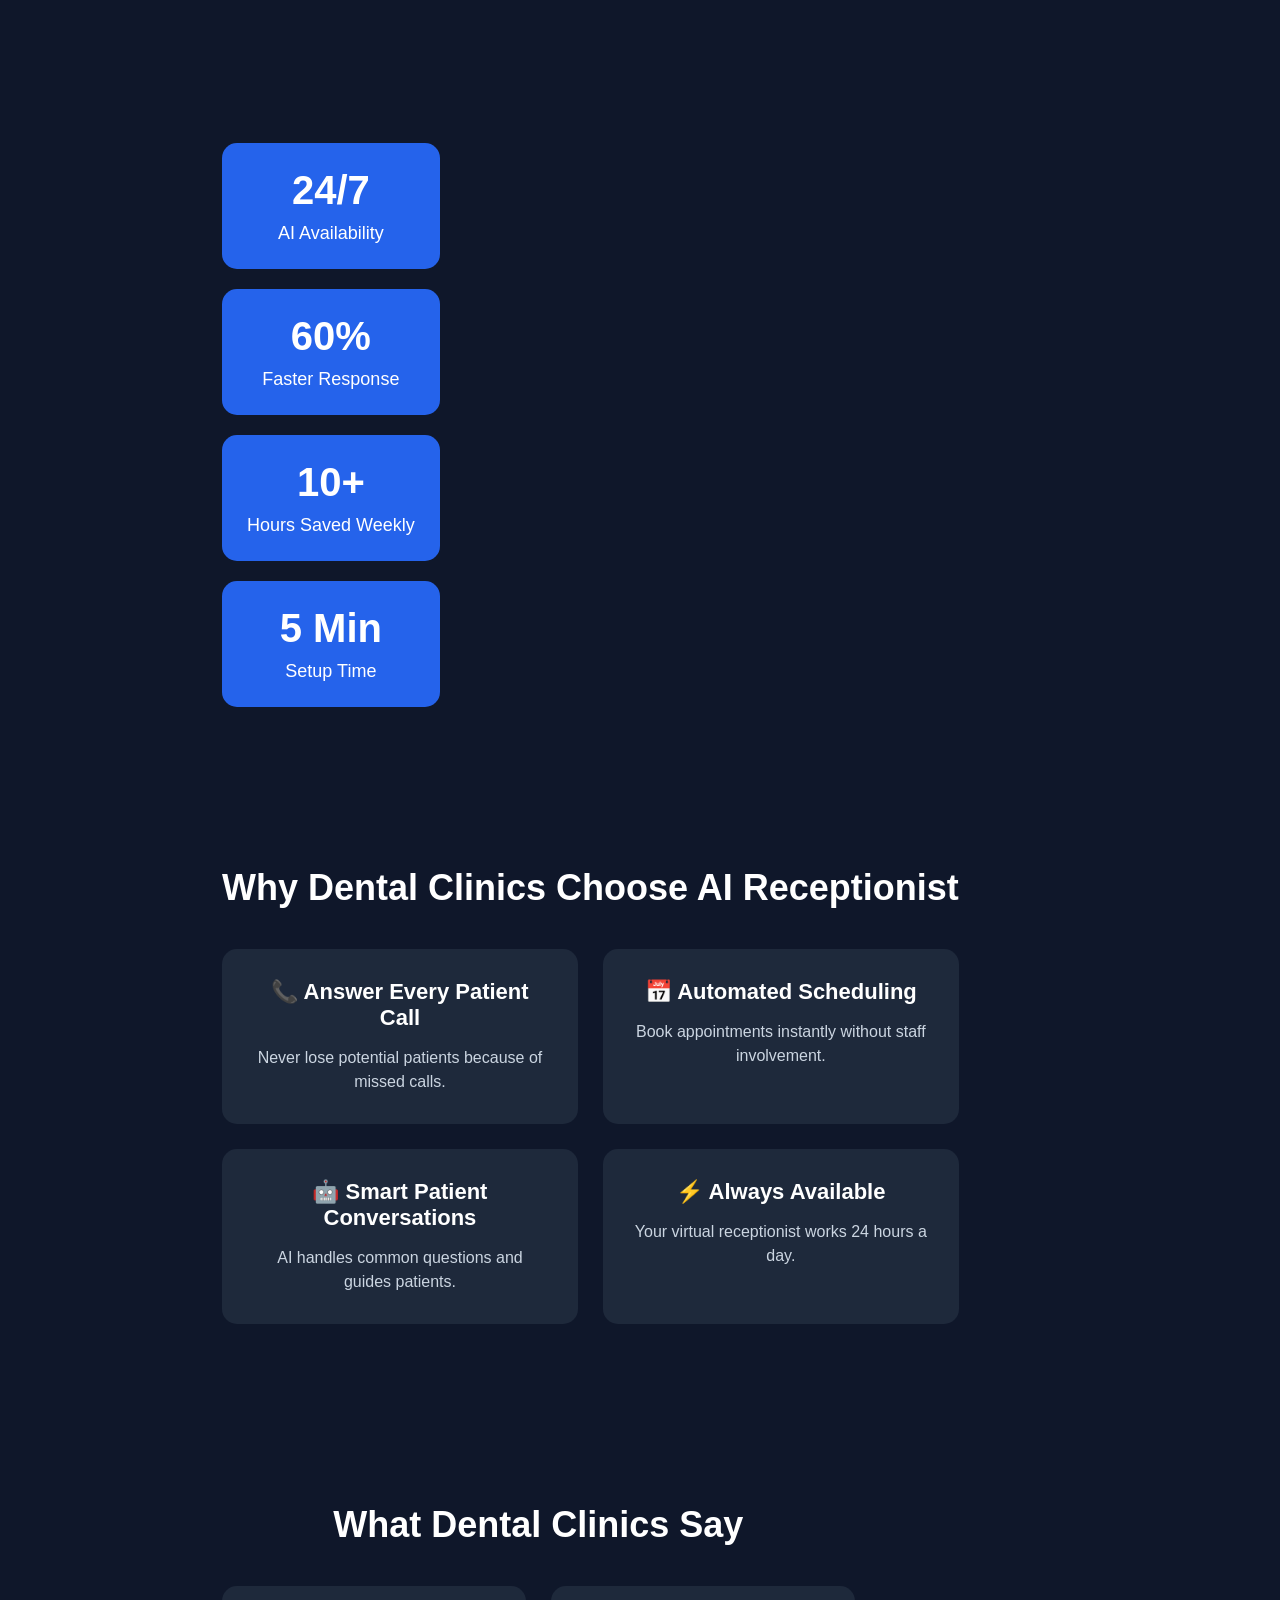
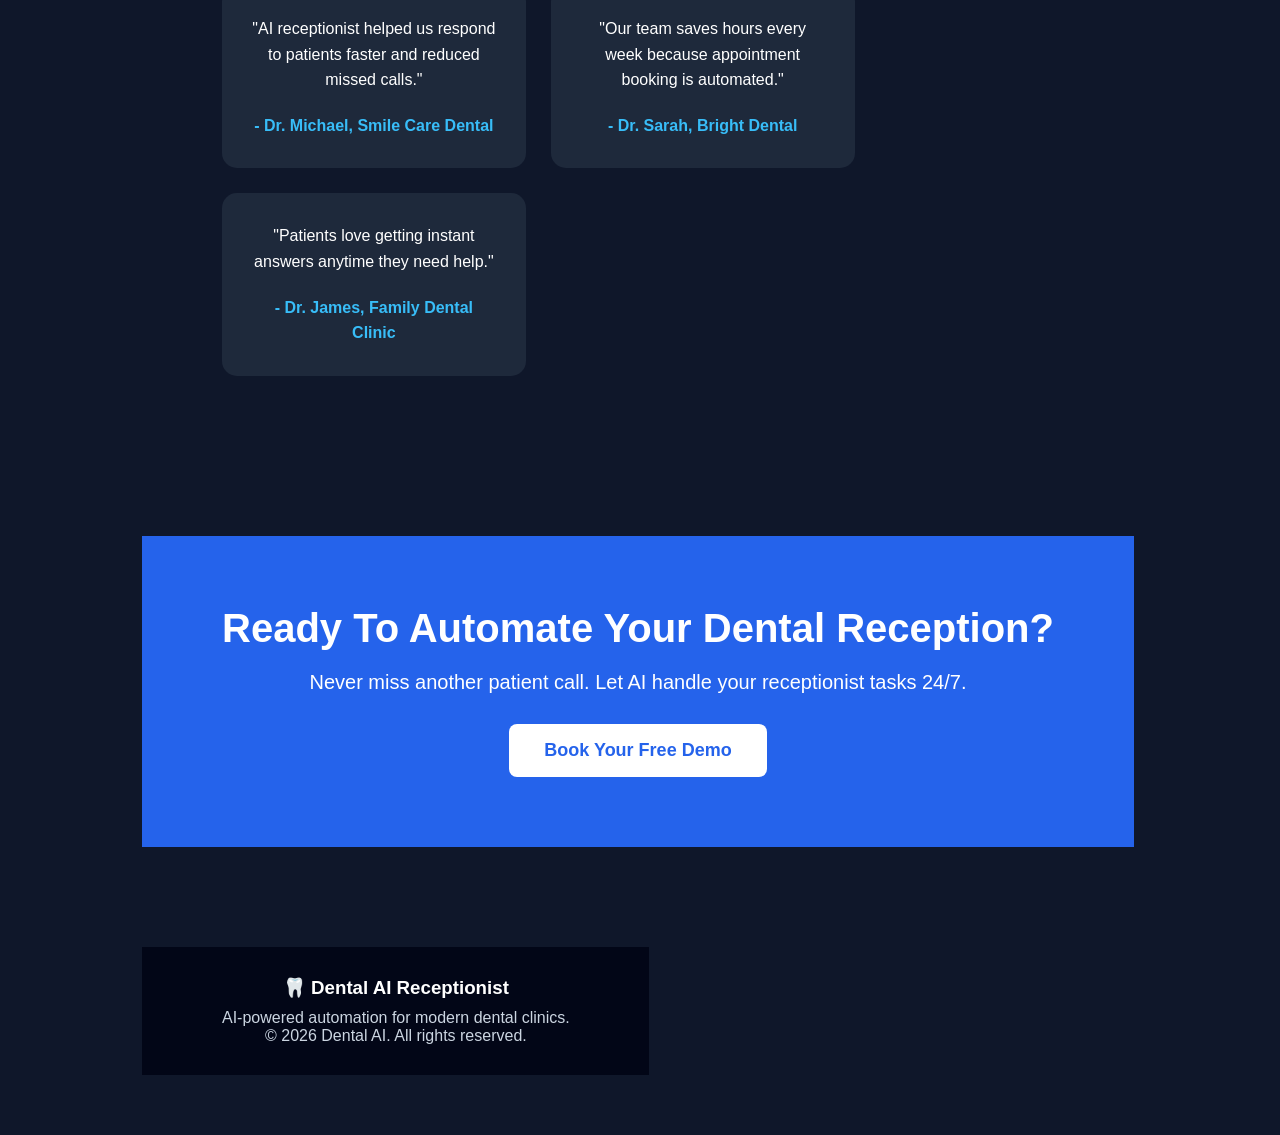
==== commit 1b1af9e5: "Integrate Web3Forms appointment booking Replaced the static appointment booking section with a funct" ====
--- a/demo1/index.html
+++ b/demo1/index.html
@@ -676,31 +676,50 @@
 </div>
 
 </div>
-    <div class="booking">
-
-<h2>
-Book Your Dental Appointment
-</h2>
-
-<input placeholder="Patient Name">
-
-<input placeholder="Phone Number">
-
-<input placeholder="Preferred Date">
-
-<select>
-<option>Select Treatment</option>
+<form class="booking"
+      action="https://api.web3forms.com/submit"
+      method="POST">
+
+<input type="hidden"
+       name="access_key"
+       value="5988a6fc-6fed-4d9d-9a8c-1ca7da272967">
+
+<h2>Book Your Dental Appointment</h2>
+
+<input
+type="text"
+name="name"
+placeholder="Patient Name"
+required>
+
+<input
+type="tel"
+name="phone"
+placeholder="Phone Number"
+required>
+
+<input
+type="date"
+name="date"
+required>
+
+<select
+name="treatment"
+required>
+
+<option value="">Select Treatment</option>
 <option>Dental Cleaning</option>
 <option>Root Canal</option>
 <option>Dental Implant</option>
 <option>General Checkup</option>
+
 </select>
 
-<button>
+<button type="submit">
 Request Appointment
 </button>
 
-</div>
+</form>
 <section class="trust-section">
 
 <h2>
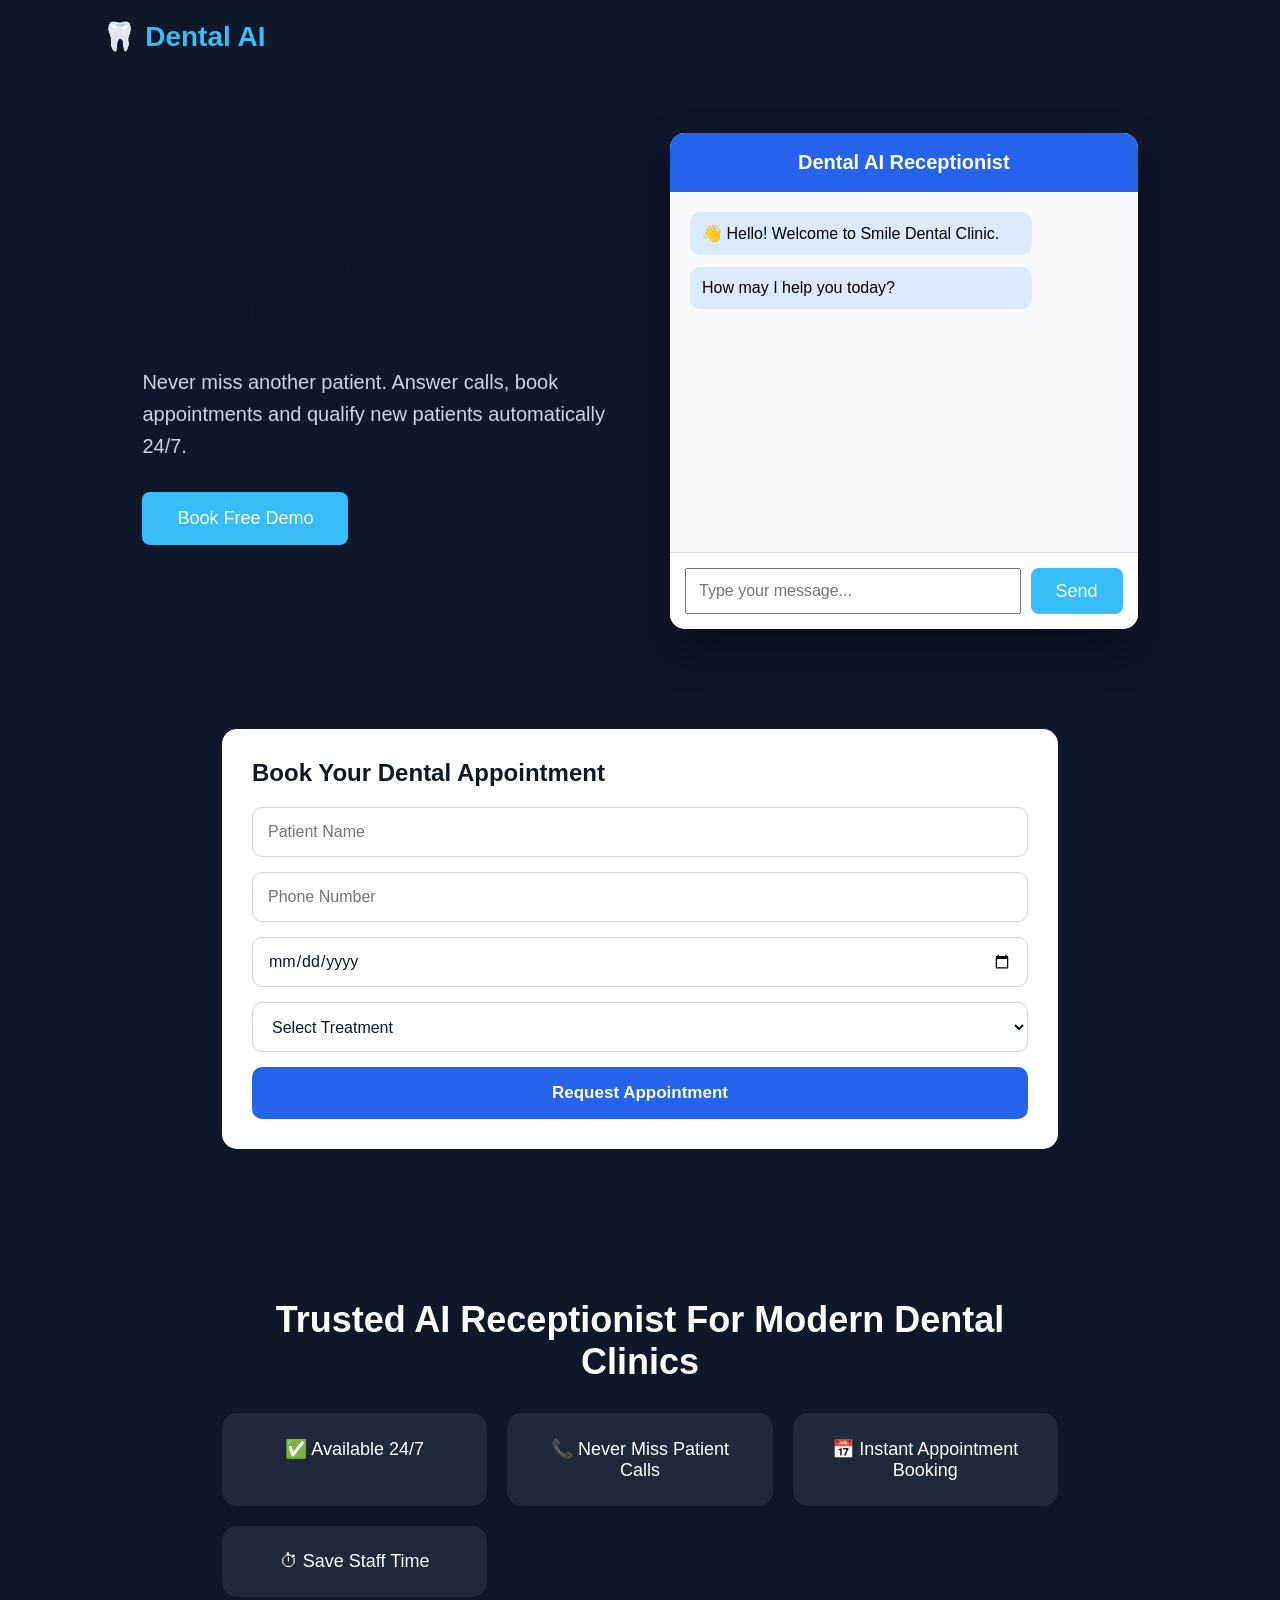
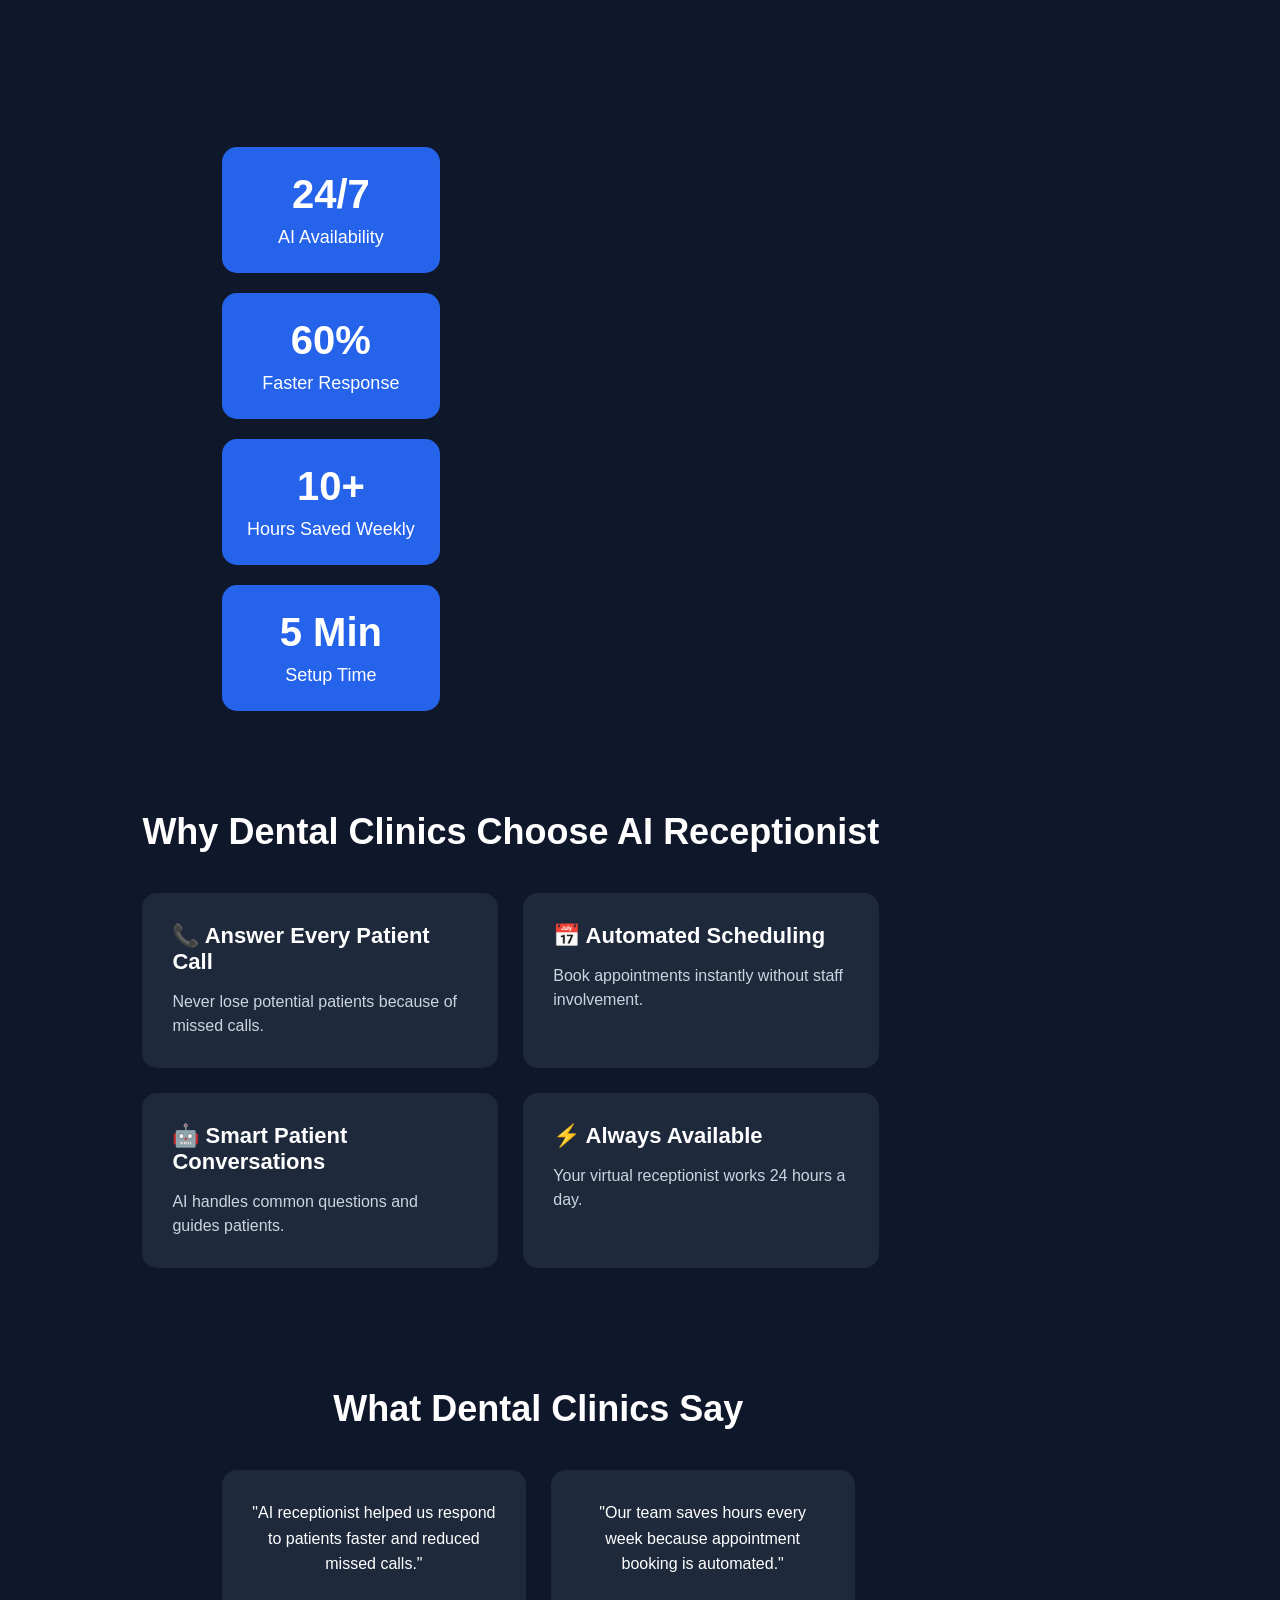
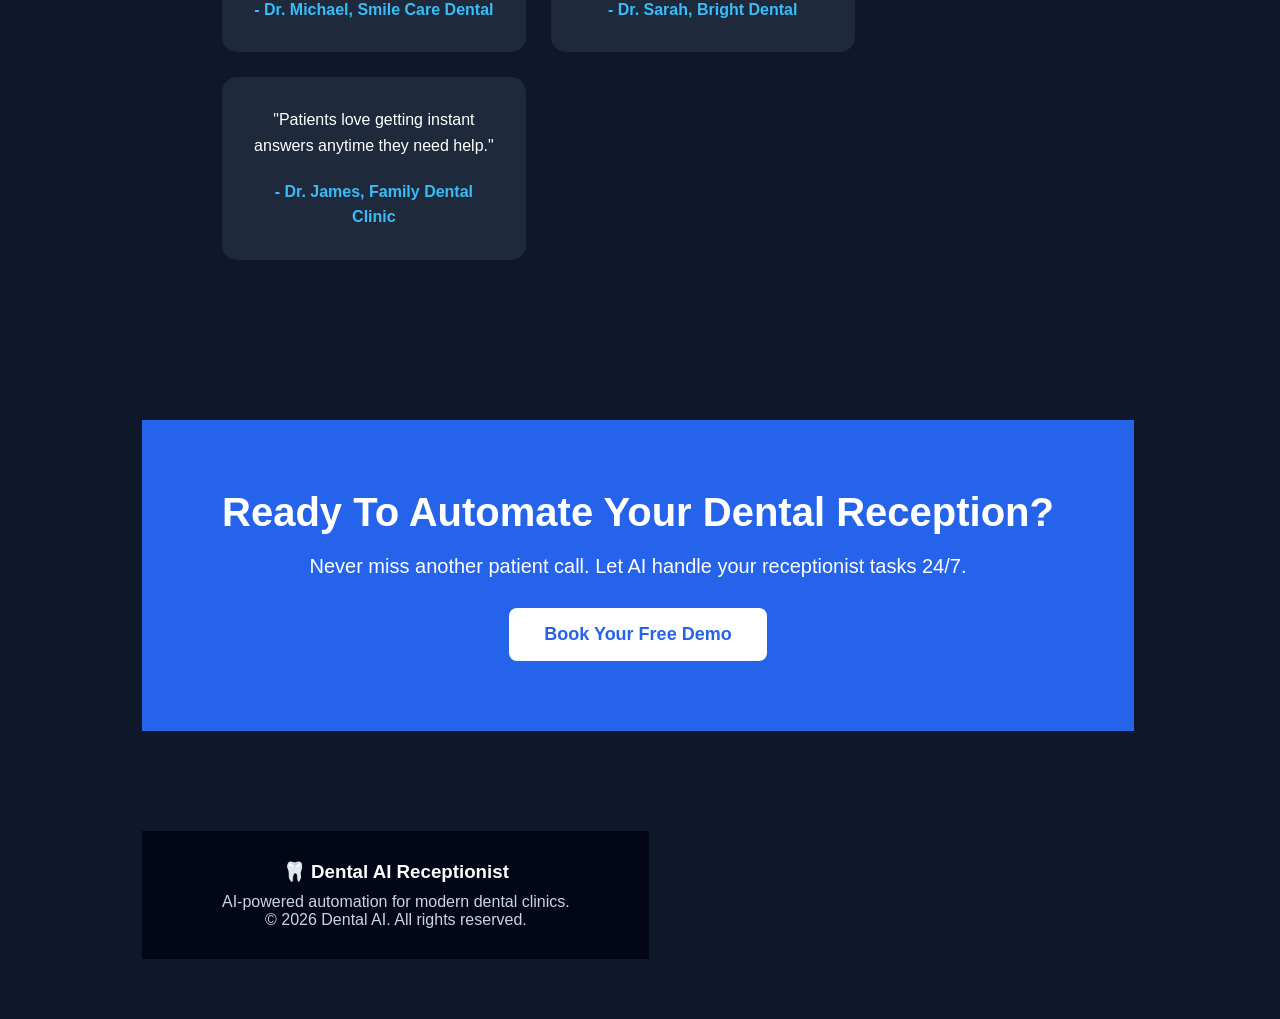
==== commit 772c2797: "Improve booking form UI and mobile responsiveness Enhanced the appointment booking form with a moder" ====
--- a/demo1/index.html
+++ b/demo1/index.html
@@ -414,19 +414,48 @@
 .booking select{
 
 width:100%;
-padding:14px;
+height:50px;
+padding:0 15px;
 margin-bottom:15px;
 font-size:16px;
-
-border:1px solid #ddd;
-border-radius:8px;
+border:1px solid #d1d5db;
+border-radius:10px;
+background:#ffffff;
+color:#0f172a;
+outline:none;
+transition:all .3s ease;
+
+}
+
+.booking input:focus,
+.booking select:focus{
+
+border-color:#2563eb;
+box-shadow:0 0 0 3px rgba(37,99,235,.15);
 
 }
 
 .booking button{
 
 width:100%;
-
+height:52px;
+background:#2563eb;
+color:white;
+font-size:17px;
+font-weight:600;
+border:none;
+border-radius:10px;
+cursor:pointer;
+transition:all .3s ease;
+
+}
+
+.booking button:hover{
+
+background:#1d4ed8;
+transform:translateY(-2px);
+
+}
 }
 .features{
 
@@ -536,67 +565,64 @@
 
 font-size:16px;
 
-}.footer{
-
-background:#020617;
-padding:30px 8%;
-text-align:center;
-color:#cbd5e1;
-margin-top:40px;
-
-}
-
-
-.footer h3{
-
-color:white;
-margin-bottom:10px;
-
-}
-
-
-.footer p{
-
+
+}
+@media(max-width:768px){
+
+
+.left h1{
+
+font-size:38px;
+
+}
+
+
+.left p{
+
+font-size:17px;
+
+}
+
+
+.hero{
+
+padding:40px 5%;
+
+}
+
+
+.chatbox{
+
+width:100%;
+
+}
+
+
+.cta h2{
+
+font-size:30px;
+
+}
+.booking{
+
+padding:20px;
+
+}
+
+.booking input,
+.booking select,
+.booking button{
+
+height:48px;
 font-size:16px;
 
 }
-@media(max-width:768px){
-
-
-.left h1{
-
-font-size:38px;
-
-}
-
-
-.left p{
-
-font-size:17px;
-
-}
-
-
-.hero{
-
-padding:40px 5%;
-
-}
-
-
-.chatbox{
-
-width:100%;
-
-}
-
-
-.cta h2{
-
-font-size:30px;
-
-}
-
+
+.booking h2{
+
+font-size:26px;
+
+}
 
 }
 </style>
